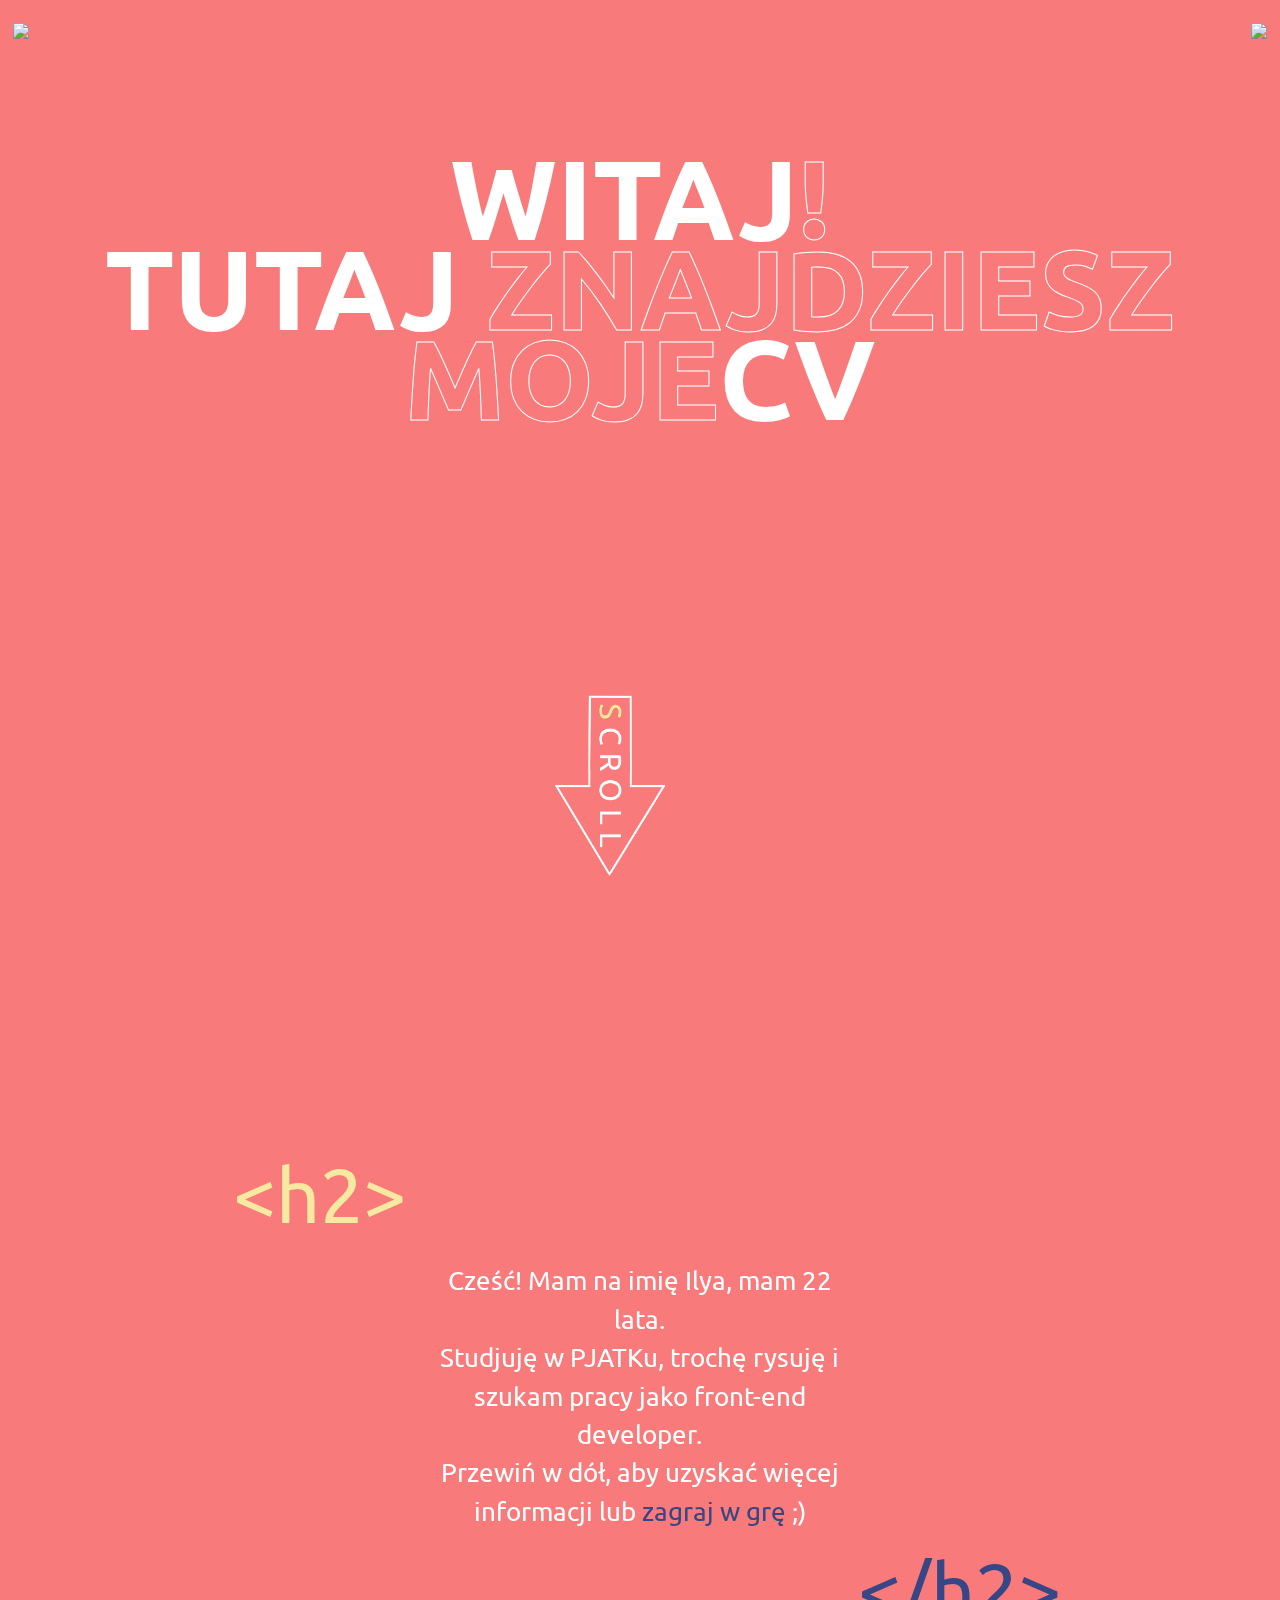
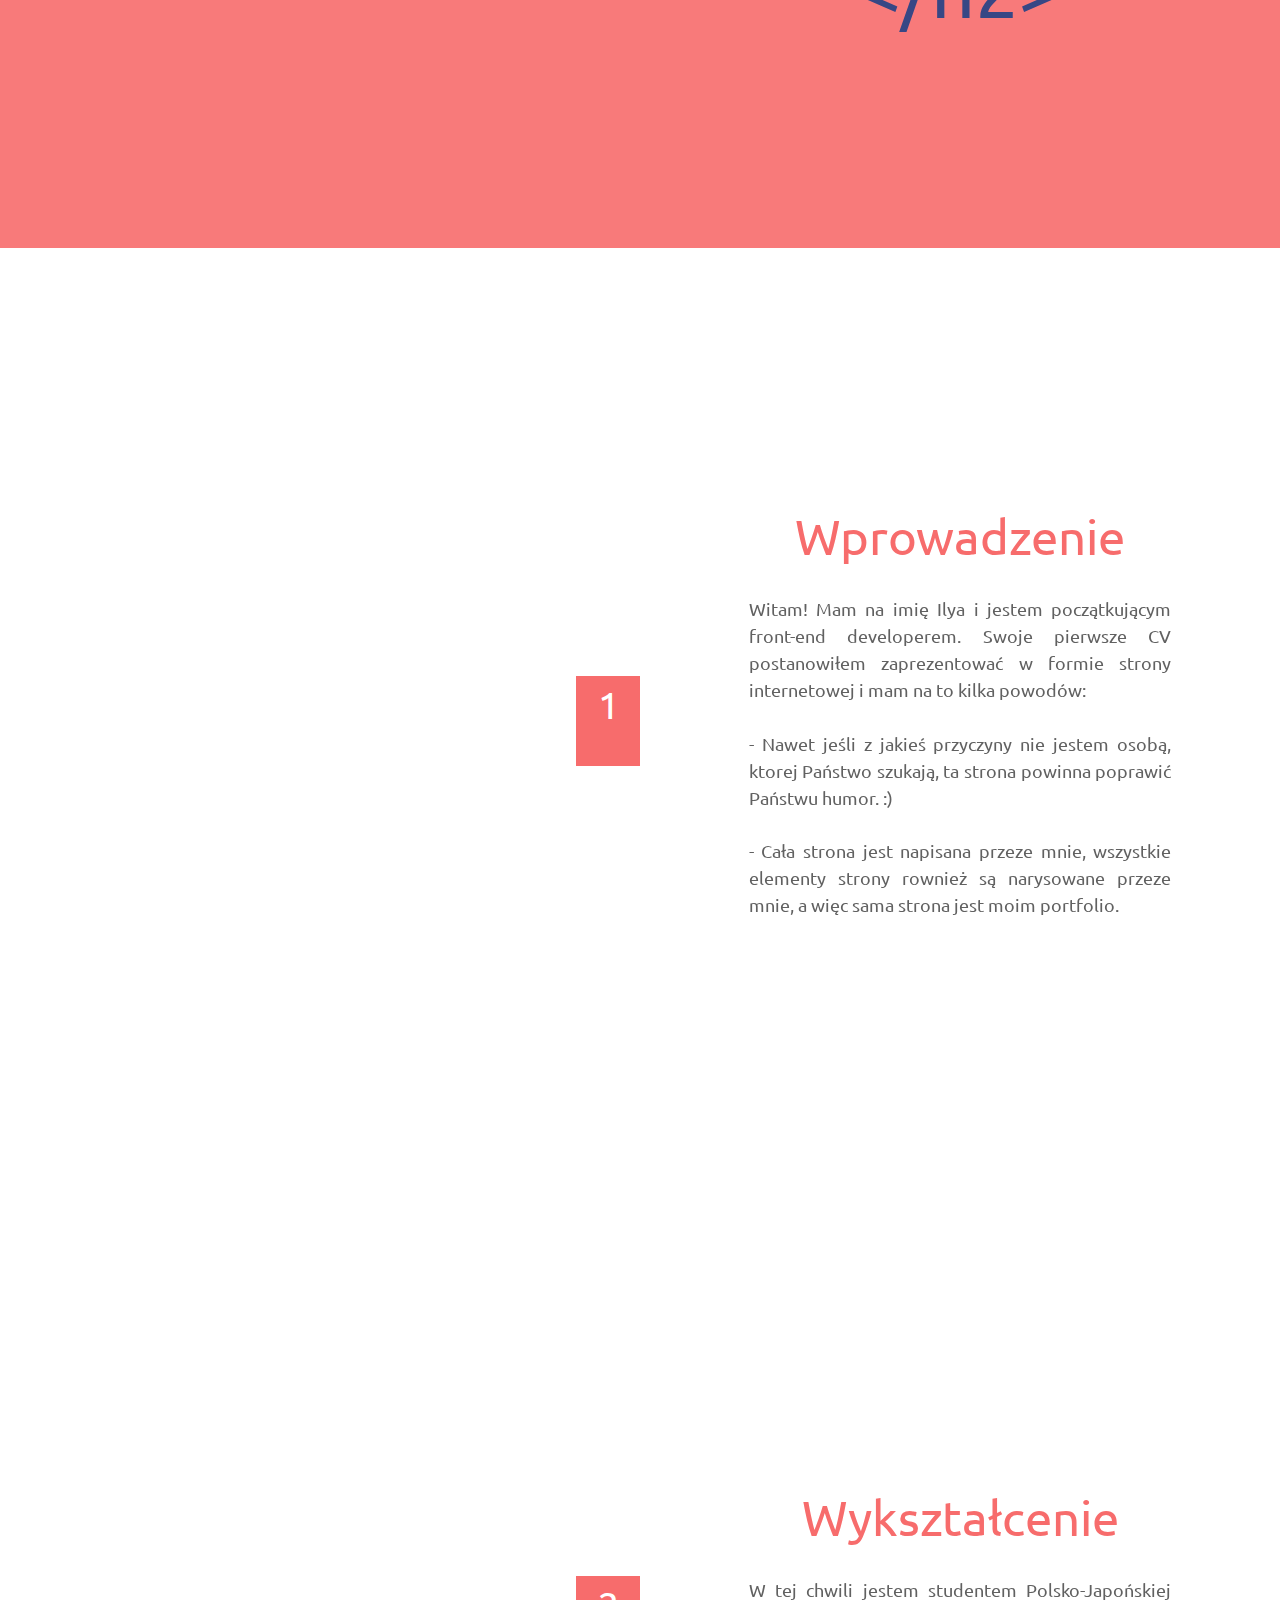
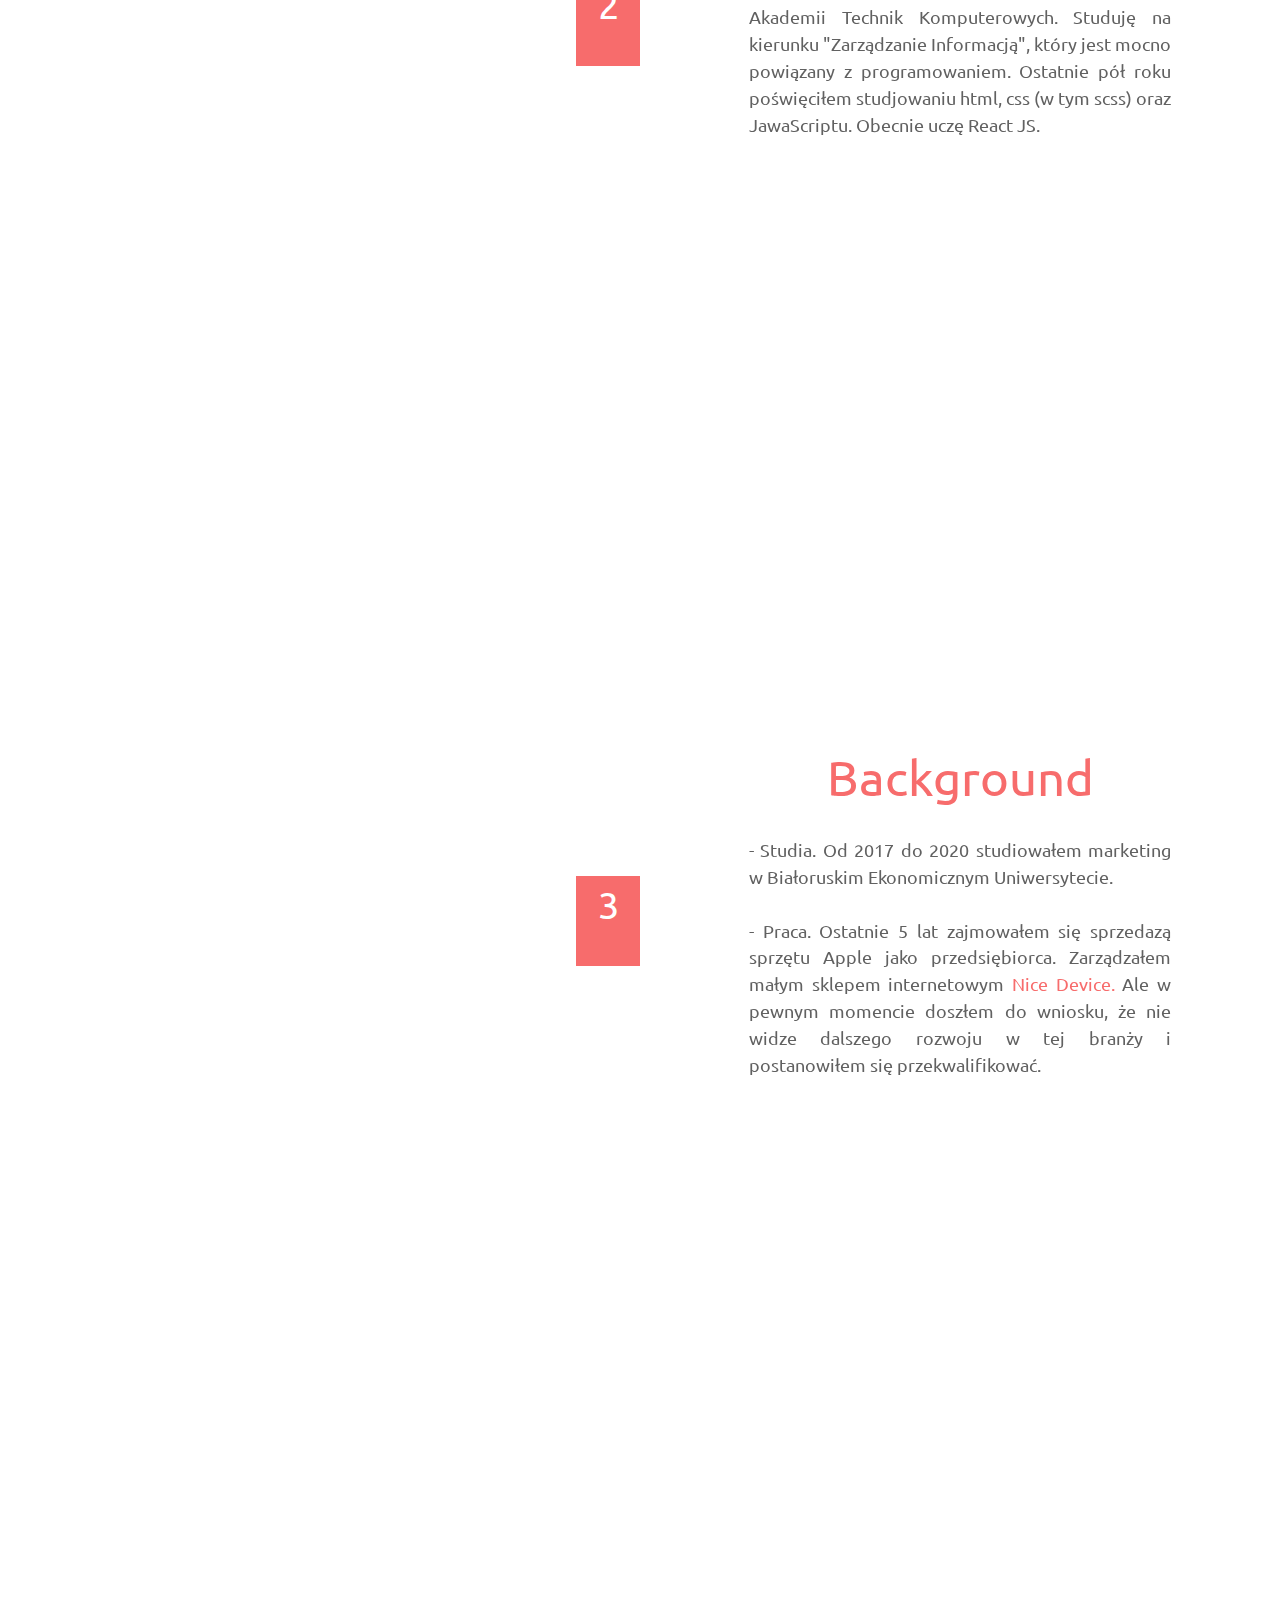
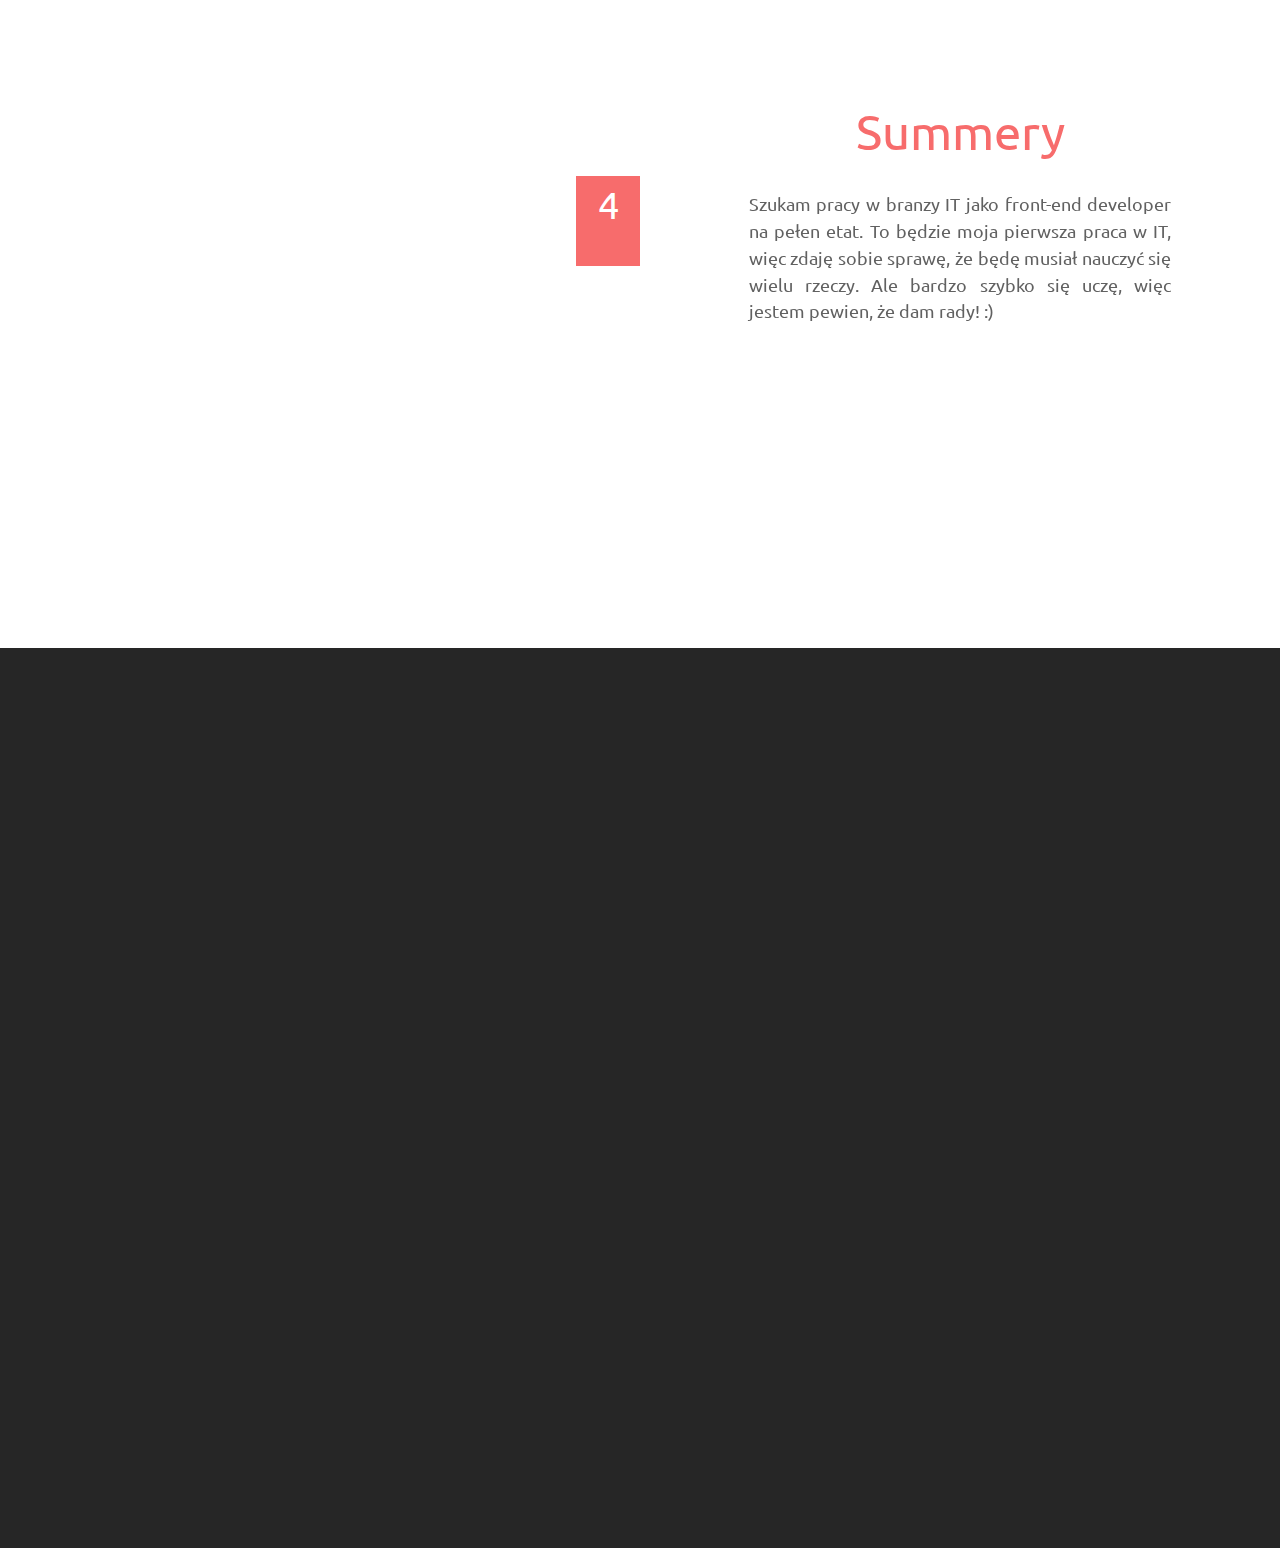
==== index.html @ d1912c7b "Add files via upload" ====
<!doctype html>
<html lang="pl">

<head>
    <meta charset="utf-8">
    <title>Ilya Kukhta</title>
    <meta name="description" content="">
    <link rel="stylesheet" href="style.css" media="screen and (min-aspect-ratio:4/3)">
    <link rel="stylesheet" href="style2.css" media="screen and (max-aspect-ratio:4/3)">
    <meta content=" width=1180" name="viewport" id="viewport">
    <link rel="icon" type="image/x-icon" href="/img/favicon.ico">
    <!-- fonts -->
    <link rel="preconnect" href="https://fonts.googleapis.com">
    <link rel="preconnect" href="https://fonts.gstatic.com" crossorigin>
    <link href="https://fonts.googleapis.com/css2?family=Ubuntu:wght@400;700&display=swap" rel="stylesheet">
</head>

<body>
    <div class="wrapper">
        <!-- content -->
        <nav class="nav">
            <div class="nav__menu">
                <a href="#header"><img src="img/png/home.png" id="home"></a>
                <a href="#nav__fullscreen"><img src="img/png/menu.png" id="menu"></a>
            </div>
            <div class="nav__fullscreen" id="nav__fullscreen">
                <a class="nav__fullscreen_close" href="#nav__menu">X</a>
                <div class="nav__body">
                    <div class="nav__menu-list">
                        <a href="#header">Główna</a> <br>
                        <a href="#footer">Kontakt</a> <br>
                        <a href="game.html">Zagraj w grę!</a> <br>
                    </div>
                    <div class="nav__fullscreen_pic">
                        <img src="img/nav_typing.png" alt="">
                    </div>
                </div>
            </div>
        </nav>
        <header class="header" id="header">
            <div class="header__video">
                <video autoplay muted loop id="background_video">
                    <source src="img/background.mp4" type="video/MP4">
                </video>
            </div>
            <div class="header__main">
                <div class="header__welcome-text">
                    <p id="welc1" class="anim_items">Witaj<span>!</span></p>
                    <p id="welc2" class="anim_items">Tutaj<span> znajdziesz</span></p>
                    <p id="welc3" class="anim_items"><span>Moje</span>CV</p>
                </div>
                <div class="header__scroll">
                    <img id="welc_scroll_img" class="anim_items" src="img/arrow_1.png" alt="">
                </div>
                <div class="header__secondary-text">
                    <p class="header__secondary-text_h2_1">&lth2&gt</p>
                    <p class="header__secondary-text_text">Cześć! Mam na imię Ilya, mam 22 lata. <br> Studjuję w PJATKu,
                        trochę rysuję i szukam pracy jako front-end developer. <br> Przewiń w dół, aby uzyskać więcej
                        informacji lub <a href="game.html">zagraj w grę</a> ;) </p>
                    <p class="header__secondary-text_h2_2">&lt/h2&gt</p>
                </div>
            </div>
        </header>
        <section class="section" id="section">
            <div class="section__left parallax">
                <div class="parallax__one"></div>
                <div class="parallax__two"></div>
                <div class="parallax__three"></div>
                <div class="parallax__four"></div>
            </div>

            <div class="section__center_left">
                <div class="section__center_left-1">1</div>
                <div class="section__center_left-2">2</div>
                <div class="section__center_left-3">3</div>
                <div class="section__center_left-4">4</div>
            </div>
            <div class="section__center_right">
                <div class="section__center_right-1"></div>
                <div class="section__center_right-2"></div>
                <div class="section__center_right-3"></div>
                <div class="section__center_right-4"></div>
            </div>
            <div class="section__center_right_background">
                <div class="section__center_right_background-1"></div>
                <div class="section__center_right_background-2"></div>
                <div class="section__center_right_background-3"></div>
                <div class="section__center_right_background-4"></div>
                <div class="section__center_right_background-5"></div>
            </div>
            <div class="section__right">
                <div class="section__right_one">
                    <h2>Wprowadzenie</h2>
                    <p>Witam! Mam na imię Ilya i jestem początkującym front-end developerem. Swoje pierwsze CV
                        postanowiłem zaprezentować w formie strony internetowej i mam na to kilka powodów: <br><br> -
                        Nawet jeśli z jakieś przyczyny nie jestem osobą, ktorej Państwo szukają, ta strona powinna
                        poprawić Państwu humor. :) <br><br> - Cała strona jest napisana przeze mnie, wszystkie elementy
                        strony rownież są narysowane przeze mnie, a więc sama strona jest moim portfolio.</p>
                </div>
                <div class="img_mobile"><img src="img/pic_1.jpg"></div>
                <div class="section__right_two">
                    <h2>Wykształcenie</h2>
                    <p>W tej chwili jestem studentem Polsko-Japońskiej Akademii Technik Komputerowych. Studuję na
                        kierunku "Zarządzanie Informacją", który jest mocno powiązany z programowaniem. Ostatnie pół
                        roku poświęciłem studjowaniu html, css (w tym scss) oraz JawaScriptu. Obecnie uczę React JS.
                    </p>
                </div>
                <div class="img_mobile"><img src="img/pic_2.jpg"></div>
                <div class="section__right_three">
                    <h2>Background</h2>
                    <p>- Studia. Od 2017 do 2020 studiowałem marketing w Białoruskim Ekonomicznym Uniwersytecie.
                        <br><br> - Praca. Ostatnie 5 lat zajmowałem się sprzedazą sprzętu Apple jako przedsiębiorca.
                        Zarządzałem małym sklepem internetowym <a href="https://www.instagram.com/nicedevice.pl"
                            target="_blank">Nice Device.</a> Ale w pewnym momencie doszłem do wniosku, że nie widze
                        dalszego rozwoju w tej branży i postanowiłem się przekwalifikować.
                    </p>
                </div>
                <div class="img_mobile"><img src="img/pic_3.jpg"></div>
                <div class="section__right_four">
                    <h2>Summery</h2>
                    <p>Szukam pracy w branzy IT jako front-end developer na pełen etat. To będzie moja pierwsza praca w
                        IT,
                        więc zdaję sobie sprawę, że będę musiał nauczyć się wielu rzeczy. Ale bardzo szybko się uczę,
                        więc jestem pewien, że dam rady! :) </p>
                </div>
                <div class="img_mobile"><img src="img/pic_4.jpg"></div>
            </div>
        </section>
        <footer class="footer" id="footer">
            <div class="footer__main">
                <div class="footer__header">
                    <p id="footer__header_1" class="anim_items">Thanks</p>
                    <p id="footer__header_2" class="anim_items"><span>For</span> your</p>
                    <p id="footer__header_3" class="anim_items"><span>Attetion</span></p>
                </div>
                <div class="footer__contacts">
                    <a id="footer__contact_1" class="anim_items" href="tel:+48573922940"><img
                            src="img/png/phone.png"></a>
                    <a id="footer__contact_2" class="anim_items" href="mailto:iliakuhta99@gmail.com"><img
                            src="img/png/mail.png"></a>
                    <a id="footer__contact_3" class="anim_items"
                        href="https://www.facebook.com/profile.php?id=100003984459480" target="_blank"><img
                            src="img/png/facebook.png"></a>
                    <a id="footer__contact_4" class="anim_items" href="https://www.instagram.com/iliakuhta"
                        target="_blank"><img src="img/png/instagram.png"></a>
                </div>
            </div>
        </footer>
    </div>
    <script src="script.js"></script>
</body>
---- style.css ----
* {
  padding: 0;
  margin: 0;
  border: 0;
}

*, *:before, *:after {
  -webkit-box-sizing: border-box;
  box-sizing: border-box;
}

:focus, :active {
  outline: none;
}

a:focus, a:active {
  outline: none;
}

nav, footer, header, aside {
  display: block;
}

html, body {
  height: 100%;
  width: 100%;
  line-height: 1;
  font-size: 1;
  -ms-text-size-adjust: 100%;
  -moz-text-size-adjust: 100%;
  -webkit-text-size-adjust: 100%;
}

input, button, textarea {
  font-family: inherit;
}

input::-ms-clear {
  display: none;
}

button {
  cursor: pointer;
}

button::-moz-focus-inner {
  padding: 0;
  border: 0;
}

a, a:visited {
  text-decoration: none;
}

a:hover {
  text-decoration: none;
}

ul li {
  list-style-type: none;
}

img {
  vertical-align: top;
}

h1, h2, h3, h4, h5, h6 {
  font-size: inherit;
  font-weight: inherit;
}

body {
  font-family: "Ubuntu", sans-serif;
  overflow-x: hidden;
  line-height: 1.5;
}
body h2 {
  font-size: 3.8vw;
  padding: 1.8vw;
}

.nav .nav__menu {
  width: 100vw;
  display: -webkit-box;
  display: -ms-flexbox;
  display: flex;
  -webkit-box-pack: justify;
      -ms-flex-pack: justify;
          justify-content: space-between;
  position: fixed;
  top: 0.8vw;
  z-index: 10;
}
.nav .nav__menu a {
  display: block;
  padding: 1vw;
}
.nav .nav__menu a:hover img {
  -webkit-transform: rotateY(180deg);
          transform: rotateY(180deg);
  -webkit-transition: all 0.6s ease 0s;
  transition: all 0.6s ease 0s;
}
.nav .nav__menu a img {
  width: 4.5vw;
}
.nav .nav__fullscreen {
  position: fixed;
  width: 100vw;
  height: 100vh;
  background-color: #374785;
  top: 0;
  left: 0;
  opacity: 0;
  visibility: hidden;
  -webkit-transition: all 0.6s ease 0s;
  transition: all 0.6s ease 0s;
  z-index: 3;
}
.nav .nav__fullscreen:target {
  visibility: visible;
  opacity: 1;
  -webkit-transform: translate(0px, 0px);
          transform: translate(0px, 0px);
}
.nav .nav__fullscreen:target .nav__menu-list {
  -webkit-transform: translate(0, 0);
          transform: translate(0, 0);
}
.nav .nav__fullscreen:target .nav__body {
  -webkit-transform: translate(0, 0);
          transform: translate(0, 0);
}
.nav .nav__fullscreen:target .nav__fullscreen_pic img {
  -webkit-transform: translate(0, 0);
          transform: translate(0, 0);
}
.nav .nav__fullscreen .nav__body {
  position: relative;
  min-height: 100%;
  padding: 3vw;
  -webkit-transition: all 0.6s ease 0.2s;
  transition: all 0.6s ease 0.2s;
}
.nav .nav__fullscreen .nav__menu-list {
  line-height: 2;
  position: absolute;
  -webkit-transform: translate(0px, -300%);
          transform: translate(0px, -300%);
  -webkit-transition: all 0.6s ease 0s;
  transition: all 0.6s ease 0s;
}
.nav .nav__fullscreen .nav__menu-list a {
  color: #fff;
  font-size: 4.5vw;
  text-transform: uppercase;
  -webkit-transition: all 0.2s ease 0s;
  transition: all 0.2s ease 0s;
}
.nav .nav__fullscreen .nav__menu-list a:hover {
  color: #f8e9a1;
  font-size: 5vw;
}
.nav .nav__fullscreen .nav__fullscreen_pic img {
  position: absolute;
  max-width: 32vw;
  -webkit-transform: translate(0px, 300%);
          transform: translate(0px, 300%);
  -webkit-transition: all 0.6s ease 0s;
  transition: all 0.6s ease 0s;
}
.nav .nav__fullscreen .nav__fullscreen_close {
  position: absolute;
  top: 15vh;
  right: 10vw;
  font-size: 5vw;
  text-decoration: none;
  color: #fff;
  z-index: 1;
  -webkit-transition: all 0.2s ease 0s;
  transition: all 0.2s ease 0s;
}
.nav .nav__fullscreen .nav__fullscreen_close:hover {
  -webkit-transform: rotateY(180deg);
          transform: rotateY(180deg);
  -webkit-transition: all 0.6s ease 0s;
  transition: all 0.6s ease 0s;
}

.header {
  background-color: rgba(247, 108, 108, 0.9);
  padding-bottom: 6vh;
  color: #fff;
}
.header #background_video {
  position: fixed;
  left: 0;
  top: 0;
  background-size: cover;
  overflow: hidden;
  z-index: -1;
}
.header .header__main .header__welcome-text {
  color: #fff;
  font-size: 8.8vw;
  font-weight: bold;
  text-align: center;
  padding: 17vh 5vw 0px 5vw;
  text-transform: uppercase;
  line-height: 0.8;
}
.header .header__main .header__welcome-text #welc1 {
  -webkit-transform: translate(300%, 0);
          transform: translate(300%, 0);
  opacity: 0;
  -webkit-transition: all 0.6s ease 0s;
  transition: all 0.6s ease 0s;
}
.header .header__main .header__welcome-text #welc2 {
  -webkit-transform: translate(-300%, 0);
          transform: translate(-300%, 0);
  opacity: 0;
  -webkit-transition: all 0.6s ease 0s;
  transition: all 0.6s ease 0s;
}
.header .header__main .header__welcome-text #welc3 {
  -webkit-transform: translate(300%, 0);
          transform: translate(300%, 0);
  opacity: 0;
  -webkit-transition: all 0.6s ease 0s;
  transition: all 0.6s ease 0s;
}
.header .header__main .header__welcome-text #welc1.active,
.header .header__main .header__welcome-text #welc2.active,
.header .header__main .header__welcome-text #welc3.active {
  opacity: 1;
  -webkit-transform: translate(0, 0);
          transform: translate(0, 0);
}
.header .header__main .header__welcome-text span {
  color: transparent;
  -webkit-text-stroke: 1px #Fff;
  text-stroke: 1px #Fff;
}
.header .header__main #welc_scroll_img {
  max-width: 300px;
  height: 300px;
  -webkit-transition: all 0.6s ease 0s;
  transition: all 0.6s ease 0s;
  display: block;
  position: absolute;
  -webkit-transform: translate(-500%, 0);
          transform: translate(-500%, 0);
  opacity: 0;
  transition: all 0.6s ease 0s;
}
.header .header__main #welc_scroll_img.active {
  opacity: 1;
  -webkit-transform: translate(0, 0);
          transform: translate(0, 0);
}
.header .header__main .header__secondary-text {
  font-size: 2vw;
  text-align: center;
  display: -ms-grid;
  display: grid;
  -ms-grid-columns: 2fr 2fr 4fr 2fr 2fr;
  grid-template-columns: 2fr 2fr 4fr 2fr 2fr;
  -ms-grid-rows: 2fr 3fr 2fr;
  grid-template-rows: 2fr 3fr 2fr;
  justify-items: center;
}
.header .header__main .header__secondary-text > *:nth-child(1) {
  -ms-grid-row: 1;
  -ms-grid-column: 1;
}
.header .header__main .header__secondary-text > *:nth-child(2) {
  -ms-grid-row: 1;
  -ms-grid-column: 2;
}
.header .header__main .header__secondary-text > *:nth-child(3) {
  -ms-grid-row: 1;
  -ms-grid-column: 3;
}
.header .header__main .header__secondary-text > *:nth-child(4) {
  -ms-grid-row: 1;
  -ms-grid-column: 4;
}
.header .header__main .header__secondary-text > *:nth-child(5) {
  -ms-grid-row: 1;
  -ms-grid-column: 5;
}
.header .header__main .header__secondary-text > *:nth-child(6) {
  -ms-grid-row: 2;
  -ms-grid-column: 1;
}
.header .header__main .header__secondary-text > *:nth-child(7) {
  -ms-grid-row: 2;
  -ms-grid-column: 2;
}
.header .header__main .header__secondary-text > *:nth-child(8) {
  -ms-grid-row: 2;
  -ms-grid-column: 3;
}
.header .header__main .header__secondary-text > *:nth-child(9) {
  -ms-grid-row: 2;
  -ms-grid-column: 4;
}
.header .header__main .header__secondary-text > *:nth-child(10) {
  -ms-grid-row: 2;
  -ms-grid-column: 5;
}
.header .header__main .header__secondary-text > *:nth-child(11) {
  -ms-grid-row: 3;
  -ms-grid-column: 1;
}
.header .header__main .header__secondary-text > *:nth-child(12) {
  -ms-grid-row: 3;
  -ms-grid-column: 2;
}
.header .header__main .header__secondary-text > *:nth-child(13) {
  -ms-grid-row: 3;
  -ms-grid-column: 3;
}
.header .header__main .header__secondary-text > *:nth-child(14) {
  -ms-grid-row: 3;
  -ms-grid-column: 4;
}
.header .header__main .header__secondary-text > *:nth-child(15) {
  -ms-grid-row: 3;
  -ms-grid-column: 5;
}
.header .header__main .header__secondary-text .header__secondary-text_text {
  -ms-grid-column: 3;
  grid-column: 3;
  -ms-grid-row: 2;
  grid-row: 2;
  text-align: center;
  padding-top: 14vh;
}
.header .header__main .header__secondary-text .header__secondary-text_text a {
  color: #374785;
}
.header .header__main .header__secondary-text .header__secondary-text_text a:hover {
  text-decoration: underline;
}
.header .header__main .header__secondary-text .header__secondary-text_h2_1 {
  -ms-grid-row: 2;
  grid-row: 2;
  -ms-grid-column: 2;
  grid-column: 2;
  font-size: 6vw;
  color: #f8e9a1;
}
.header .header__main .header__secondary-text .header__secondary-text_h2_2 {
  -ms-grid-row: 3;
  grid-row: 3;
  -ms-grid-column: 4;
  grid-column: 4;
  font-size: 6vw;
  color: #374785;
}

.section {
  display: -ms-grid;
  display: grid;
  -ms-grid-columns: 1fr 1fr;
  grid-template-columns: 1fr 1fr;
  z-index: 1;
  background-color: #Fff;
}
.section .img_mobile {
  display: none;
}
.section .section__left {
  -ms-grid-column: 1;
  grid-column: 1;
}
.section .section__center_left {
  position: absolute;
  color: #fff;
  font-size: 3vw;
  text-align: center;
}
.section .section__center_left .section__center_left-1 {
  position: absolute;
  width: 5vw;
  height: 10vh;
  background-color: #f76c6c;
  top: 47.5vh;
  left: 45vw;
  z-index: 1;
}
.section .section__center_left .section__center_left-2 {
  position: absolute;
  width: 5vw;
  height: 10vh;
  background-color: #f76c6c;
  top: 147.5vh;
  left: 45vw;
  z-index: 1;
}
.section .section__center_left .section__center_left-3 {
  position: absolute;
  width: 5vw;
  height: 10vh;
  background-color: #f76c6c;
  top: 247.5vh;
  left: 45vw;
  z-index: 1;
}
.section .section__center_left .section__center_left-4 {
  position: absolute;
  width: 5vw;
  height: 10vh;
  background-color: #f76c6c;
  top: 347.5vh;
  left: 45vw;
  z-index: 1;
}
.section .section__center_right {
  position: absolute;
}
.section .section__center_right .section__center_right-1 {
  position: absolute;
  width: 5vw;
  height: 100vh;
  background-image: url("img/pic_1.jpg");
  background-attachment: fixed;
  background-position: top left;
  background-size: auto 100vw;
  background-repeat: no-repeat;
  top: 0vh;
  left: 50vw;
  z-index: 1;
}
.section .section__center_right .section__center_right-2 {
  position: absolute;
  width: 5vw;
  height: 100vh;
  background-image: url("img/pic_2.jpg");
  background-attachment: fixed;
  background-position: top left;
  background-size: auto 100vw;
  background-repeat: no-repeat;
  top: 100vh;
  left: 50vw;
  z-index: 1;
}
.section .section__center_right .section__center_right-3 {
  position: absolute;
  width: 5vw;
  height: 100vh;
  background-image: url("img/pic_3.jpg");
  background-attachment: fixed;
  background-position: top left;
  background-size: auto 100vw;
  background-repeat: no-repeat;
  top: 200vh;
  left: 50vw;
  z-index: 1;
}
.section .section__center_right .section__center_right-4 {
  position: absolute;
  width: 5vw;
  height: 100vh;
  background-image: url("img/pic_4.jpg");
  background-attachment: fixed;
  background-position: top left;
  background-size: auto 100vw;
  background-repeat: no-repeat;
  top: 300vh;
  left: 50vw;
  z-index: 1;
}
.section .section__center_right_background {
  position: absolute;
}
.section .section__center_right_background .section__center_right_background-1 {
  position: absolute;
  top: 0px;
  left: 50vw;
  width: 5vw;
  height: 47.5vh;
  background-color: #fff;
  z-index: 2;
}
.section .section__center_right_background .section__center_right_background-2 {
  position: absolute;
  top: 57.5vh;
  left: 50vw;
  width: 5vw;
  height: 90vh;
  background-color: #fff;
  z-index: 2;
}
.section .section__center_right_background .section__center_right_background-3 {
  position: absolute;
  top: 157.5vh;
  left: 50vw;
  width: 5vw;
  height: 90vh;
  background-color: #fff;
  z-index: 2;
}
.section .section__center_right_background .section__center_right_background-4 {
  position: absolute;
  top: 257.5vh;
  left: 50vw;
  width: 5vw;
  height: 90vh;
  background-color: #fff;
  z-index: 2;
}
.section .section__center_right_background .section__center_right_background-5 {
  position: absolute;
  top: 357.5vh;
  left: 50vw;
  width: 5vw;
  height: 42.5vh;
  background-color: #fff;
  z-index: 2;
}
.section .section__right {
  position: relative;
  font-size: 1.4vw;
  text-align: center;
}
.section .section__right h2 {
  color: #f76c6c;
}
.section .section__right p {
  color: #616161;
  text-align: justify;
}
.section .section__right .section__right_one {
  position: absolute;
  left: 0;
  top: 100vh;
  padding: 9vh 8.5vw;
}
.section .section__right .section__right_two {
  position: absolute;
  left: 0;
  padding: 9vh 8.5vw;
}
.section .section__right .section__right_three {
  position: absolute;
  top: 200vh;
  left: 0;
  padding: 9vh 8.5vw;
}
.section .section__right .section__right_three a {
  color: #f76c6c;
}
.section .section__right .section__right_three a:hover {
  color: #374785;
}
.section .section__right .section__right_four {
  position: absolute;
  top: 300vh;
  left: 0;
  padding: 9vh 8.5vw;
}
.section .parallax [class*=parallax__] {
  position: relative;
  height: 100vh;
  background-attachment: fixed;
  background-position: top left;
  background-size: auto 100vw;
  background-repeat: no-repeat;
  left: 0;
}
.section .parallax .parallax__one {
  background-image: url(img/pic_1.jpg);
  background-size: 50vw;
}
.section .parallax .parallax__two {
  background-image: url(img/pic_2.jpg);
  background-size: 50vw;
}
.section .parallax .parallax__three {
  background-image: url(img/pic_3.jpg);
  background-size: 50vw;
}
.section .parallax .parallax__four {
  background-image: url(img/pic_4.jpg);
  background-size: 50vw;
}

.footer {
  background-color: rgba(0, 0, 0, 0.85);
  padding-bottom: 3vh;
  color: #fff;
  min-height: 100vh;
  min-width: 100%;
  position: absolute;
}
.footer .footer__header {
  font-size: 8.8vw;
  font-weight: bold;
  text-align: center;
  padding: 7vw;
  text-transform: uppercase;
  line-height: 0.8;
}
.footer .footer__header #footer__header_1 {
  -webkit-transform: translate(300%, 0);
          transform: translate(300%, 0);
  opacity: 0;
  -webkit-transition: all 0.6s ease 0s;
  transition: all 0.6s ease 0s;
}
.footer .footer__header #footer__header_2 {
  -webkit-transform: translate(-300%, 0);
          transform: translate(-300%, 0);
  opacity: 0;
  -webkit-transition: all 0.6s ease 0s;
  transition: all 0.6s ease 0s;
}
.footer .footer__header #footer__header_3 {
  -webkit-transform: translate(300%, 0);
          transform: translate(300%, 0);
  opacity: 0;
  -webkit-transition: all 0.6s ease 0s;
  transition: all 0.6s ease 0s;
}
.footer .footer__header #footer__header_1.active,
.footer .footer__header #footer__header_2.active,
.footer .footer__header #footer__header_3.active {
  opacity: 1;
  -webkit-transform: translate(0, 0);
          transform: translate(0, 0);
}
.footer .footer__header span {
  color: transparent;
  -webkit-text-stroke: 1px #fff;
  text-stroke: 1px #fff;
}
.footer .footer__contacts {
  display: -webkit-box;
  display: -ms-flexbox;
  display: flex;
  width: 100%;
  -ms-flex-pack: distribute;
      justify-content: space-around;
  position: absolute;
  bottom: 4vh;
}
.footer .footer__contacts #footer__contact_1 {
  -webkit-transform: translate(0, -100%);
          transform: translate(0, -100%);
  opacity: 0;
  -webkit-transition: all 0.2s ease 0.2s;
  transition: all 0.2s ease 0.2s;
}
.footer .footer__contacts #footer__contact_2 {
  -webkit-transform: translate(0, -140%);
          transform: translate(0, -140%);
  opacity: 0;
  -webkit-transition: all 0.2s ease 0.3s;
  transition: all 0.2s ease 0.3s;
}
.footer .footer__contacts #footer__contact_3 {
  -webkit-transform: translate(0, -180%);
          transform: translate(0, -180%);
  opacity: 0;
  -webkit-transition: all 0.2s ease 0.4s;
  transition: all 0.2s ease 0.4s;
}
.footer .footer__contacts #footer__contact_4 {
  -webkit-transform: translate(0, -220%);
          transform: translate(0, -220%);
  opacity: 0;
  -webkit-transition: all 0.2s ease 0.5s;
  transition: all 0.2s ease 0.5s;
}
.footer .footer__contacts #footer__contact_1.active,
.footer .footer__contacts #footer__contact_2.active,
.footer .footer__contacts #footer__contact_3.active,
.footer .footer__contacts #footer__contact_4.active {
  opacity: 1;
  -webkit-transform: translate(0, 0);
          transform: translate(0, 0);
}
.footer .footer__contacts a:hover img {
  -webkit-transform: rotateY(180deg);
          transform: rotateY(180deg);
  -webkit-transition: all 0.6s ease 0s;
  transition: all 0.6s ease 0s;
}
.footer .footer__contacts img {
  height: 9vh;
}
---- style2.css ----
* {
  padding: 0;
  margin: 0;
  border: 0;
}

*, *:before, *:after {
  -webkit-box-sizing: border-box;
  box-sizing: border-box;
}

:focus, :active {
  outline: none;
}

a:focus, a:active {
  outline: none;
}

nav, footer, header, aside {
  display: block;
}

html, body {
  height: 100%;
  width: 100%;
  line-height: 1;
  font-size: 1;
  -ms-text-size-adjust: 100%;
  -moz-text-size-adjust: 100%;
  -webkit-text-size-adjust: 100%;
}

input, button, textarea {
  font-family: inherit;
}

input::-ms-clear {
  display: none;
}

button {
  cursor: pointer;
}

button::-moz-focus-inner {
  padding: 0;
  border: 0;
}

a, a:visited {
  text-decoration: none;
}

a:hover {
  text-decoration: none;
}

ul li {
  list-style-type: none;
}

img {
  vertical-align: top;
}

h1, h2, h3, h4, h5, h6 {
  font-size: inherit;
  font-weight: inherit;
}

body {
  font-family: "Ubuntu", sans-serif;
  overflow-x: hidden;
  line-height: 1.5;
}
body h2 {
  font-size: 6vw;
  padding: 1.8vw;
}

.nav .nav__menu {
  width: 100vw;
  display: -webkit-box;
  display: -ms-flexbox;
  display: flex;
  -webkit-box-pack: justify;
      -ms-flex-pack: justify;
          justify-content: space-between;
  position: fixed;
  top: 0.8vw;
  z-index: 10;
}
.nav .nav__menu a {
  display: block;
  padding: 1vw;
}
.nav .nav__menu a:hover img {
  -webkit-transform: rotateY(180deg);
          transform: rotateY(180deg);
  -webkit-transition: all 0.6s ease 0s;
  transition: all 0.6s ease 0s;
}
.nav .nav__menu a img {
  width: 7vw;
}
.nav .nav__fullscreen {
  position: fixed;
  width: 100vw;
  height: 100vh;
  background-color: #374785;
  top: 0;
  left: 0;
  opacity: 0;
  visibility: hidden;
  -webkit-transition: all 0.6s ease 0s;
  transition: all 0.6s ease 0s;
  z-index: 3;
}
.nav .nav__fullscreen:target {
  visibility: visible;
  opacity: 1;
  -webkit-transform: translate(0px, 0px);
          transform: translate(0px, 0px);
}
.nav .nav__fullscreen:target .nav__menu-list {
  -webkit-transform: translate(0, 0);
          transform: translate(0, 0);
}
.nav .nav__fullscreen:target .nav__body {
  -webkit-transform: translate(0, 0);
          transform: translate(0, 0);
}
.nav .nav__fullscreen:target .nav__fullscreen_pic img {
  -webkit-transform: translate(0, 0);
          transform: translate(0, 0);
}
.nav .nav__fullscreen .nav__body {
  position: relative;
  min-height: 100%;
  padding: 3vw;
  -webkit-transition: all 0.6s ease 0.2s;
  transition: all 0.6s ease 0.2s;
}
.nav .nav__fullscreen .nav__menu-list {
  line-height: 2;
  position: absolute;
  -webkit-transform: translate(0px, -300%);
          transform: translate(0px, -300%);
  -webkit-transition: all 0.6s ease 0s;
  transition: all 0.6s ease 0s;
}
.nav .nav__fullscreen .nav__menu-list a {
  color: #fff;
  font-size: 4.5vw;
  text-transform: uppercase;
  -webkit-transition: all 0.2s ease 0s;
  transition: all 0.2s ease 0s;
}
.nav .nav__fullscreen .nav__menu-list a:hover {
  color: #f8e9a1;
  font-size: 5vw;
}
.nav .nav__fullscreen .nav__fullscreen_pic img {
  position: absolute;
  max-width: 32vw;
  -webkit-transform: translate(0px, 300%);
          transform: translate(0px, 300%);
  -webkit-transition: all 0.6s ease 0s;
  transition: all 0.6s ease 0s;
}
.nav .nav__fullscreen .nav__fullscreen_close {
  position: absolute;
  top: 15vh;
  right: 10vw;
  font-size: 5vw;
  text-decoration: none;
  color: #fff;
  z-index: 1;
  -webkit-transition: all 0.2s ease 0s;
  transition: all 0.2s ease 0s;
}
.nav .nav__fullscreen .nav__fullscreen_close:hover {
  -webkit-transform: rotateY(180deg);
          transform: rotateY(180deg);
  -webkit-transition: all 0.6s ease 0s;
  transition: all 0.6s ease 0s;
}

.header {
  background-color: rgba(247, 108, 108, 0.9);
  padding-bottom: 6vh;
  color: #fff;
}
.header #background_video {
  position: fixed;
  left: 0;
  top: 0;
  background-size: cover;
  overflow: hidden;
  z-index: -1;
}
.header .header__main .header__welcome-text {
  color: #fff;
  font-size: 8.8vw;
  font-weight: bold;
  text-align: center;
  padding: 25vh 5vw 0px 5vw;
  text-transform: uppercase;
  line-height: 0.8;
}
.header .header__main .header__welcome-text #welc1 {
  -webkit-transform: translate(300%, 0);
          transform: translate(300%, 0);
  opacity: 0;
  -webkit-transition: all 0.6s ease 0s;
  transition: all 0.6s ease 0s;
}
.header .header__main .header__welcome-text #welc2 {
  -webkit-transform: translate(-300%, 0);
          transform: translate(-300%, 0);
  opacity: 0;
  -webkit-transition: all 0.6s ease 0s;
  transition: all 0.6s ease 0s;
}
.header .header__main .header__welcome-text #welc3 {
  -webkit-transform: translate(300%, 0);
          transform: translate(300%, 0);
  opacity: 0;
  -webkit-transition: all 0.6s ease 0s;
  transition: all 0.6s ease 0s;
}
.header .header__main .header__welcome-text #welc1.active,
.header .header__main .header__welcome-text #welc2.active,
.header .header__main .header__welcome-text #welc3.active {
  opacity: 1;
  -webkit-transform: translate(0, 0);
          transform: translate(0, 0);
}
.header .header__main .header__welcome-text span {
  color: transparent;
  -webkit-text-stroke: 1px #Fff;
  text-stroke: 1px #Fff;
}
.header .header__main #welc_scroll_img {
  max-width: 300px;
  height: 300px;
  -webkit-transition: all 0.6s ease 0s;
  transition: all 0.6s ease 0s;
  display: block;
  position: absolute;
  -webkit-transform: translate(-500%, 0);
          transform: translate(-500%, 0);
  opacity: 0;
  transition: all 0.6s ease 0s;
}
.header .header__main #welc_scroll_img.active {
  opacity: 1;
  -webkit-transform: translate(0, 0);
          transform: translate(0, 0);
}
.header .header__main .header__secondary-text {
  font-size: 3vw;
  text-align: center;
  display: -ms-grid;
  display: grid;
  -ms-grid-columns: 2fr 2fr 6fr 2fr 2fr;
  grid-template-columns: 2fr 2fr 6fr 2fr 2fr;
  -ms-grid-rows: 2fr 3fr 2fr;
  grid-template-rows: 2fr 3fr 2fr;
  justify-items: center;
}
.header .header__main .header__secondary-text > *:nth-child(1) {
  -ms-grid-row: 1;
  -ms-grid-column: 1;
}
.header .header__main .header__secondary-text > *:nth-child(2) {
  -ms-grid-row: 1;
  -ms-grid-column: 2;
}
.header .header__main .header__secondary-text > *:nth-child(3) {
  -ms-grid-row: 1;
  -ms-grid-column: 3;
}
.header .header__main .header__secondary-text > *:nth-child(4) {
  -ms-grid-row: 1;
  -ms-grid-column: 4;
}
.header .header__main .header__secondary-text > *:nth-child(5) {
  -ms-grid-row: 1;
  -ms-grid-column: 5;
}
.header .header__main .header__secondary-text > *:nth-child(6) {
  -ms-grid-row: 2;
  -ms-grid-column: 1;
}
.header .header__main .header__secondary-text > *:nth-child(7) {
  -ms-grid-row: 2;
  -ms-grid-column: 2;
}
.header .header__main .header__secondary-text > *:nth-child(8) {
  -ms-grid-row: 2;
  -ms-grid-column: 3;
}
.header .header__main .header__secondary-text > *:nth-child(9) {
  -ms-grid-row: 2;
  -ms-grid-column: 4;
}
.header .header__main .header__secondary-text > *:nth-child(10) {
  -ms-grid-row: 2;
  -ms-grid-column: 5;
}
.header .header__main .header__secondary-text > *:nth-child(11) {
  -ms-grid-row: 3;
  -ms-grid-column: 1;
}
.header .header__main .header__secondary-text > *:nth-child(12) {
  -ms-grid-row: 3;
  -ms-grid-column: 2;
}
.header .header__main .header__secondary-text > *:nth-child(13) {
  -ms-grid-row: 3;
  -ms-grid-column: 3;
}
.header .header__main .header__secondary-text > *:nth-child(14) {
  -ms-grid-row: 3;
  -ms-grid-column: 4;
}
.header .header__main .header__secondary-text > *:nth-child(15) {
  -ms-grid-row: 3;
  -ms-grid-column: 5;
}
.header .header__main .header__secondary-text .header__secondary-text_text {
  -ms-grid-column: 3;
  grid-column: 3;
  -ms-grid-row: 2;
  grid-row: 2;
  text-align: center;
  padding-top: 14vh;
}
.header .header__main .header__secondary-text .header__secondary-text_text a {
  color: #374785;
}
.header .header__main .header__secondary-text .header__secondary-text_text a:hover {
  text-decoration: underline;
}
.header .header__main .header__secondary-text .header__secondary-text_h2_1 {
  -ms-grid-row: 2;
  grid-row: 2;
  -ms-grid-column: 2;
  grid-column: 2;
  font-size: 6vw;
  color: #f8e9a1;
}
.header .header__main .header__secondary-text .header__secondary-text_h2_2 {
  -ms-grid-row: 3;
  grid-row: 3;
  -ms-grid-column: 4;
  grid-column: 4;
  font-size: 6vw;
  color: #374785;
}

.section {
  z-index: 1;
  background-color: #Fff;
}
.section .section__center_left {
  display: none;
}
.section .section__center_right {
  display: none;
}
.section .section__center_right_background {
  display: none;
}
.section .section__right {
  font-size: 2.8vw;
  text-align: center;
}
.section .section__right h2 {
  color: #f76c6c;
}
.section .section__right p {
  color: #616161;
  text-align: justify;
}
.section .section__right .img_mobile {
  height: 100vh;
  width: 100vw;
}
.section .section__right .img_mobile img {
  max-height: 100vh;
  width: 100vw;
  -o-object-fit: cover;
     object-fit: cover;
}
.section .section__right .section__right_one {
  height: 100vh;
  padding: 9vh 8.5vw;
  display: -ms-grid;
  display: grid;
  -webkit-box-align: center;
      -ms-flex-align: center;
          align-items: center;
}
.section .section__right .section__right_two {
  display: -ms-grid;
  display: grid;
  -webkit-box-align: center;
      -ms-flex-align: center;
          align-items: center;
  height: 100vh;
  padding: 9vh 8.5vw;
}
.section .section__right .section__right_three {
  display: -ms-grid;
  display: grid;
  -webkit-box-align: center;
      -ms-flex-align: center;
          align-items: center;
  height: 100vh;
  padding: 9vh 8.5vw;
}
.section .section__right .section__right_three a {
  color: #f76c6c;
}
.section .section__right .section__right_three a:hover {
  color: #374785;
}
.section .section__right .section__right_four {
  display: -ms-grid;
  display: grid;
  -webkit-box-align: center;
      -ms-flex-align: center;
          align-items: center;
  height: 100vh;
  padding: 9vh 8.5vw;
}

.footer {
  background-color: rgba(0, 0, 0, 0.85);
  padding-bottom: 3vh;
  color: #fff;
  min-height: 100vh;
  min-width: 100%;
  position: absolute;
}
.footer .footer__header {
  font-size: 8.8vw;
  font-weight: bold;
  text-align: center;
  padding: 7vw;
  text-transform: uppercase;
  line-height: 0.8;
}
.footer .footer__header #footer__header_1 {
  -webkit-transform: translate(300%, 0);
          transform: translate(300%, 0);
  opacity: 0;
  -webkit-transition: all 0.6s ease 0s;
  transition: all 0.6s ease 0s;
}
.footer .footer__header #footer__header_2 {
  -webkit-transform: translate(-300%, 0);
          transform: translate(-300%, 0);
  opacity: 0;
  -webkit-transition: all 0.6s ease 0s;
  transition: all 0.6s ease 0s;
}
.footer .footer__header #footer__header_3 {
  -webkit-transform: translate(300%, 0);
          transform: translate(300%, 0);
  opacity: 0;
  -webkit-transition: all 0.6s ease 0s;
  transition: all 0.6s ease 0s;
}
.footer .footer__header #footer__header_1.active,
.footer .footer__header #footer__header_2.active,
.footer .footer__header #footer__header_3.active {
  opacity: 1;
  -webkit-transform: translate(0, 0);
          transform: translate(0, 0);
}
.footer .footer__header span {
  color: transparent;
  -webkit-text-stroke: 1px #fff;
  text-stroke: 1px #fff;
}
.footer .footer__contacts {
  display: -webkit-box;
  display: -ms-flexbox;
  display: flex;
  width: 100%;
  -ms-flex-pack: distribute;
      justify-content: space-around;
  position: absolute;
  bottom: 4vh;
}
.footer .footer__contacts #footer__contact_1 {
  -webkit-transform: translate(0, -100%);
          transform: translate(0, -100%);
  opacity: 0;
  -webkit-transition: all 0.2s ease 0.2s;
  transition: all 0.2s ease 0.2s;
}
.footer .footer__contacts #footer__contact_2 {
  -webkit-transform: translate(0, -140%);
          transform: translate(0, -140%);
  opacity: 0;
  -webkit-transition: all 0.2s ease 0.3s;
  transition: all 0.2s ease 0.3s;
}
.footer .footer__contacts #footer__contact_3 {
  -webkit-transform: translate(0, -180%);
          transform: translate(0, -180%);
  opacity: 0;
  -webkit-transition: all 0.2s ease 0.4s;
  transition: all 0.2s ease 0.4s;
}
.footer .footer__contacts #footer__contact_4 {
  -webkit-transform: translate(0, -220%);
          transform: translate(0, -220%);
  opacity: 0;
  -webkit-transition: all 0.2s ease 0.5s;
  transition: all 0.2s ease 0.5s;
}
.footer .footer__contacts #footer__contact_1.active,
.footer .footer__contacts #footer__contact_2.active,
.footer .footer__contacts #footer__contact_3.active,
.footer .footer__contacts #footer__contact_4.active {
  opacity: 1;
  -webkit-transform: translate(0, 0);
          transform: translate(0, 0);
}
.footer .footer__contacts a:hover img {
  -webkit-transform: rotateY(180deg);
          transform: rotateY(180deg);
  -webkit-transition: all 0.6s ease 0s;
  transition: all 0.6s ease 0s;
}
.footer .footer__contacts img {
  height: 9vh;
}
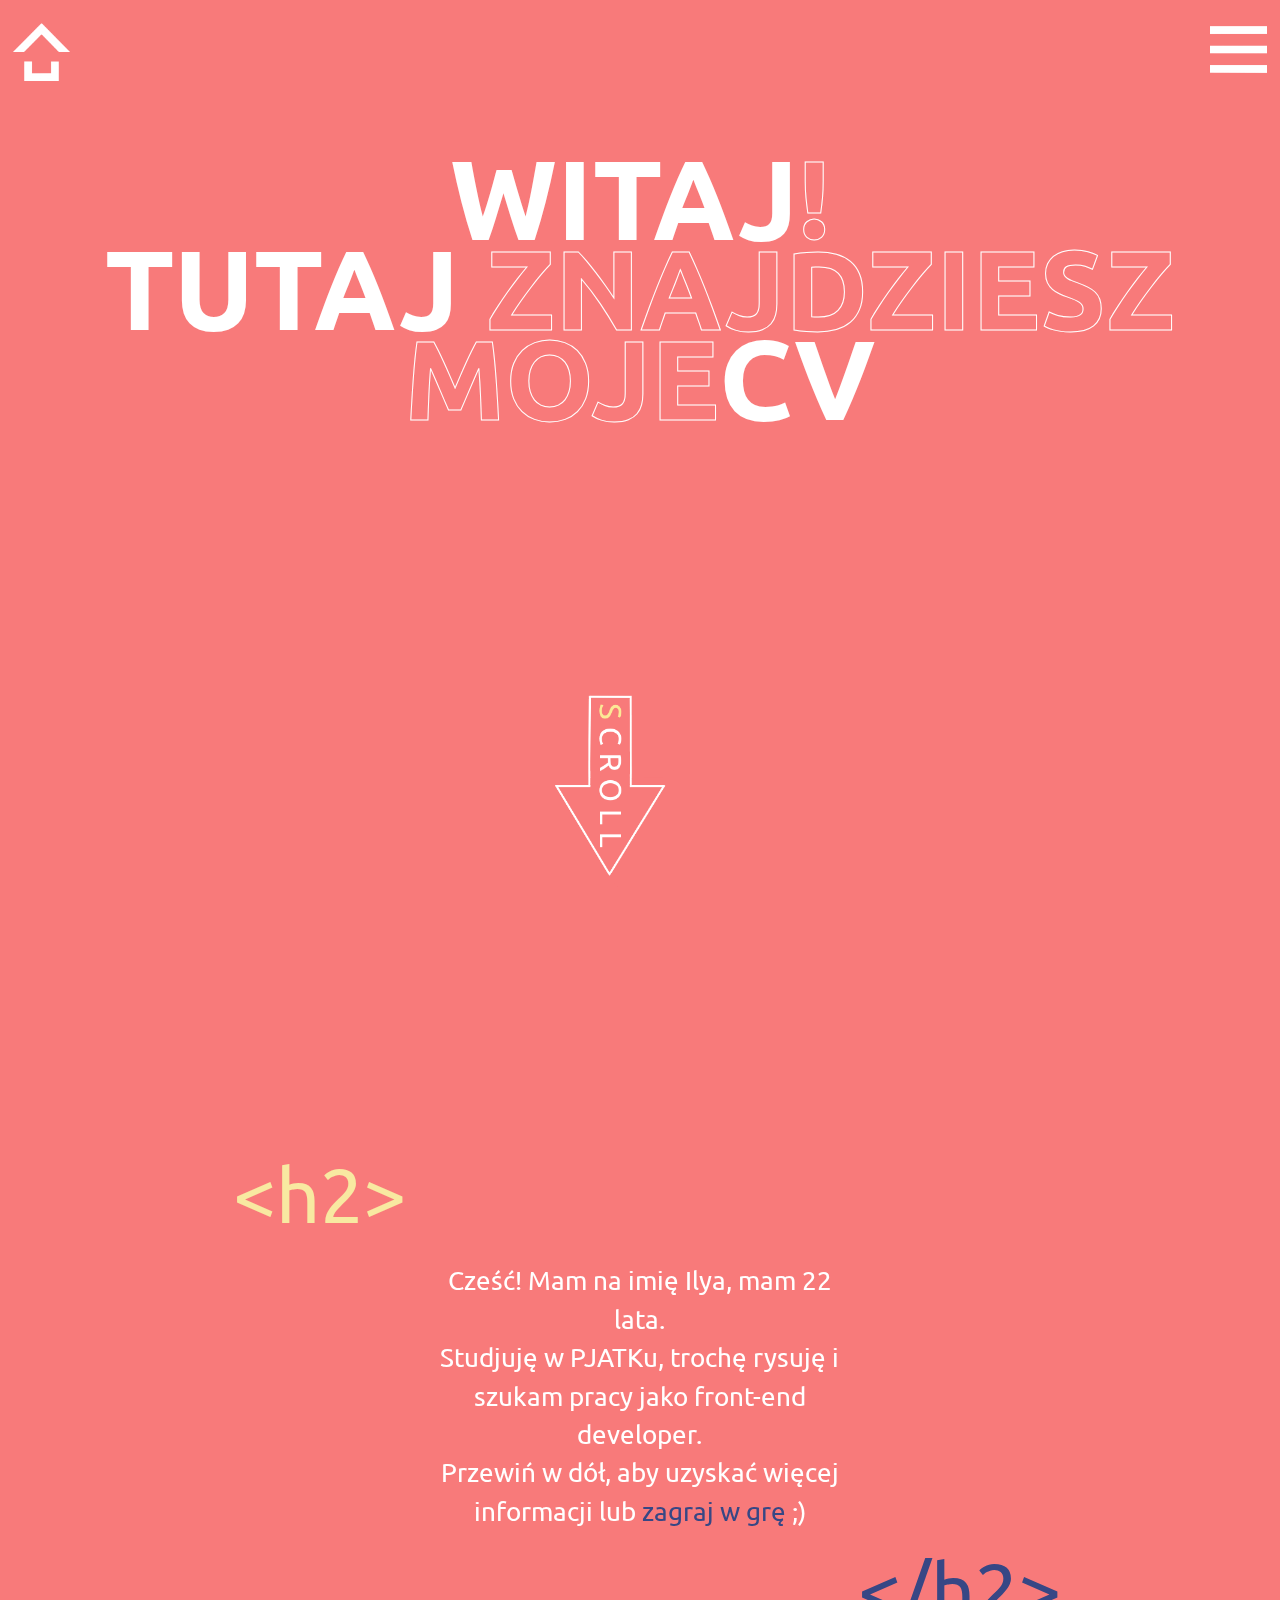
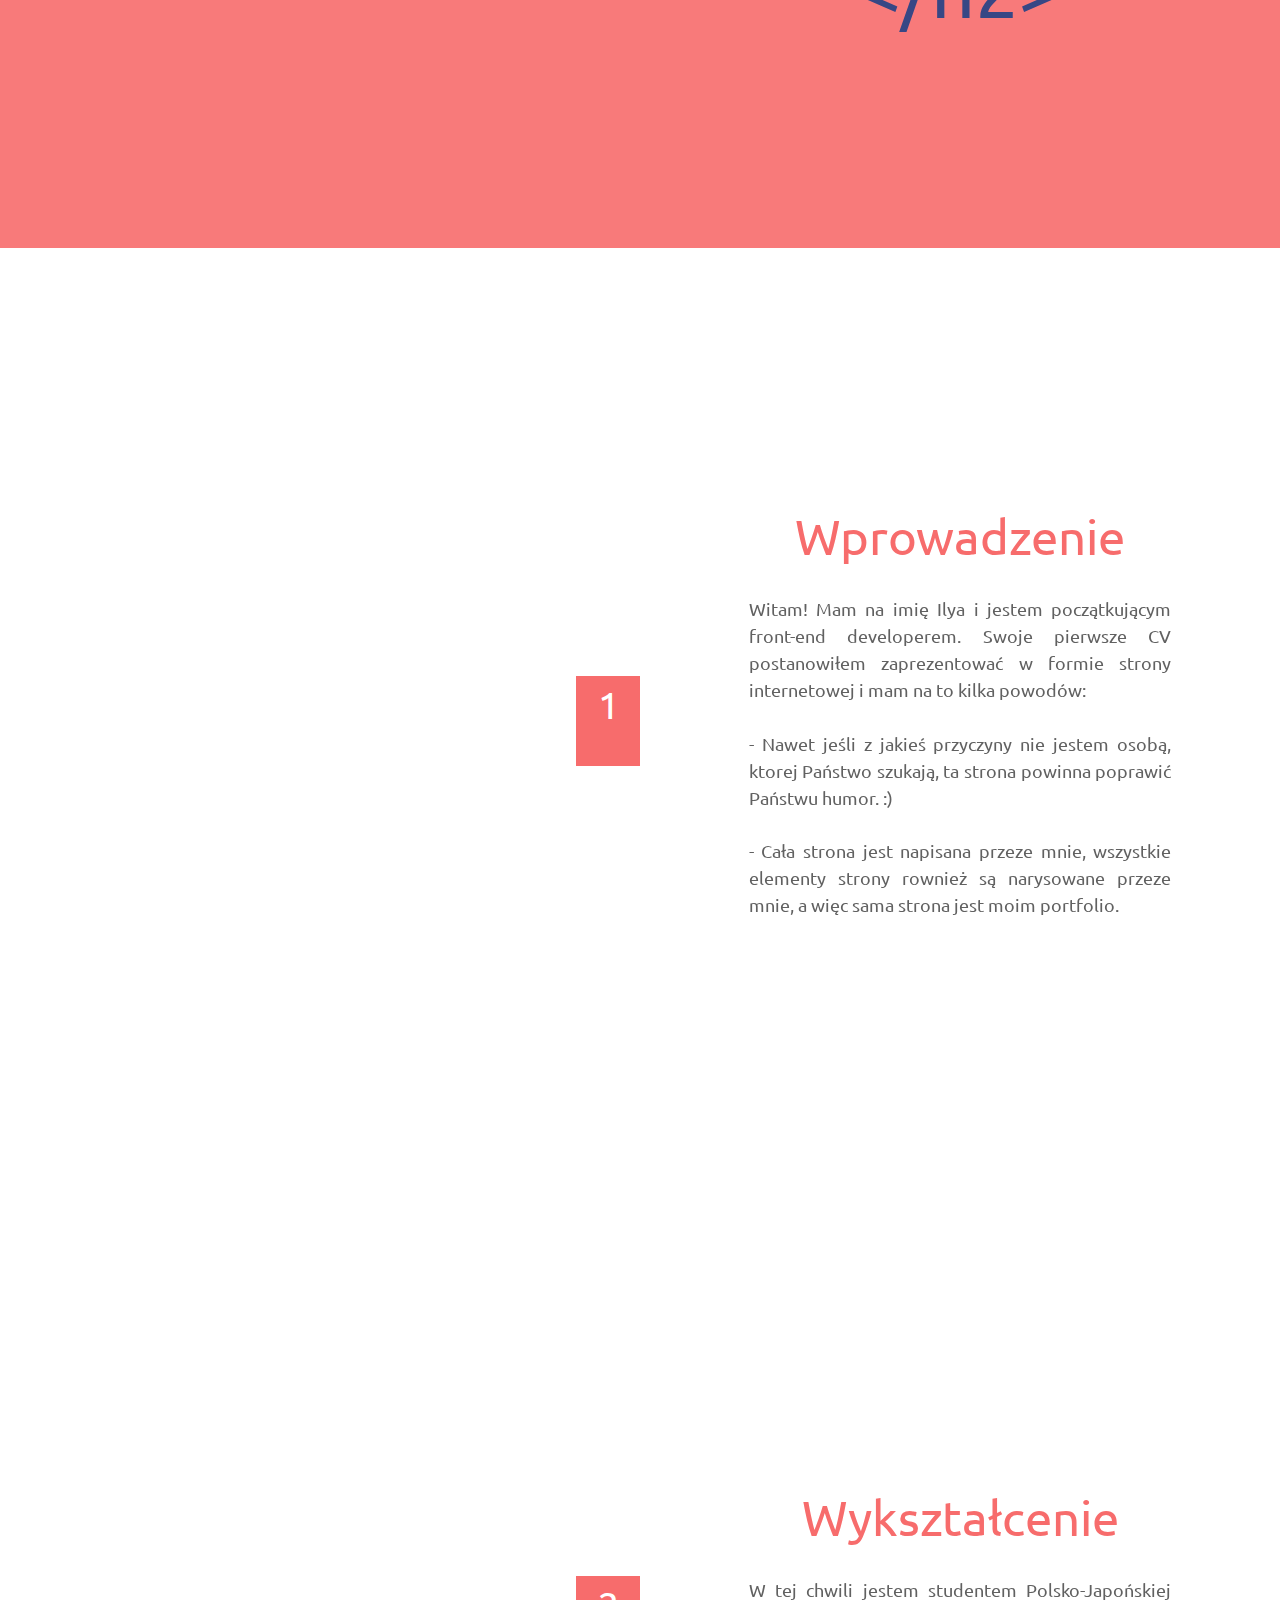
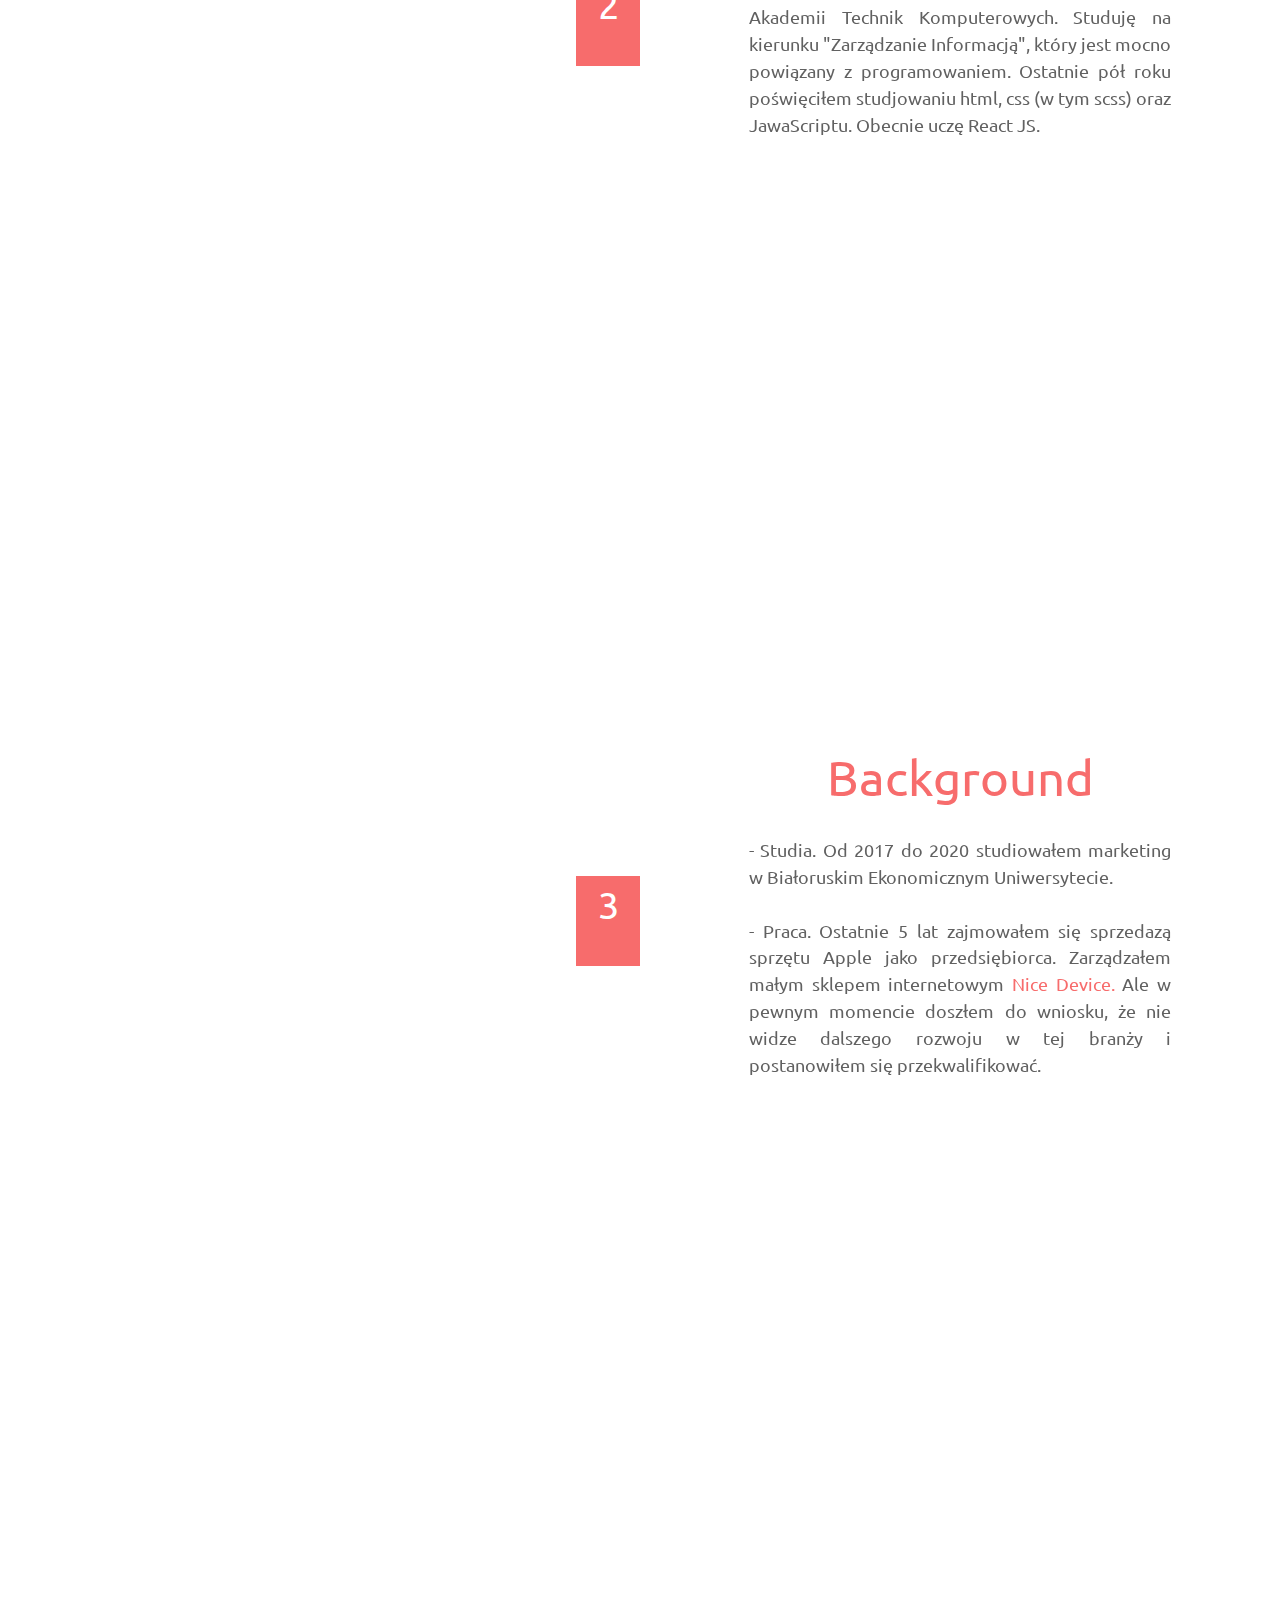
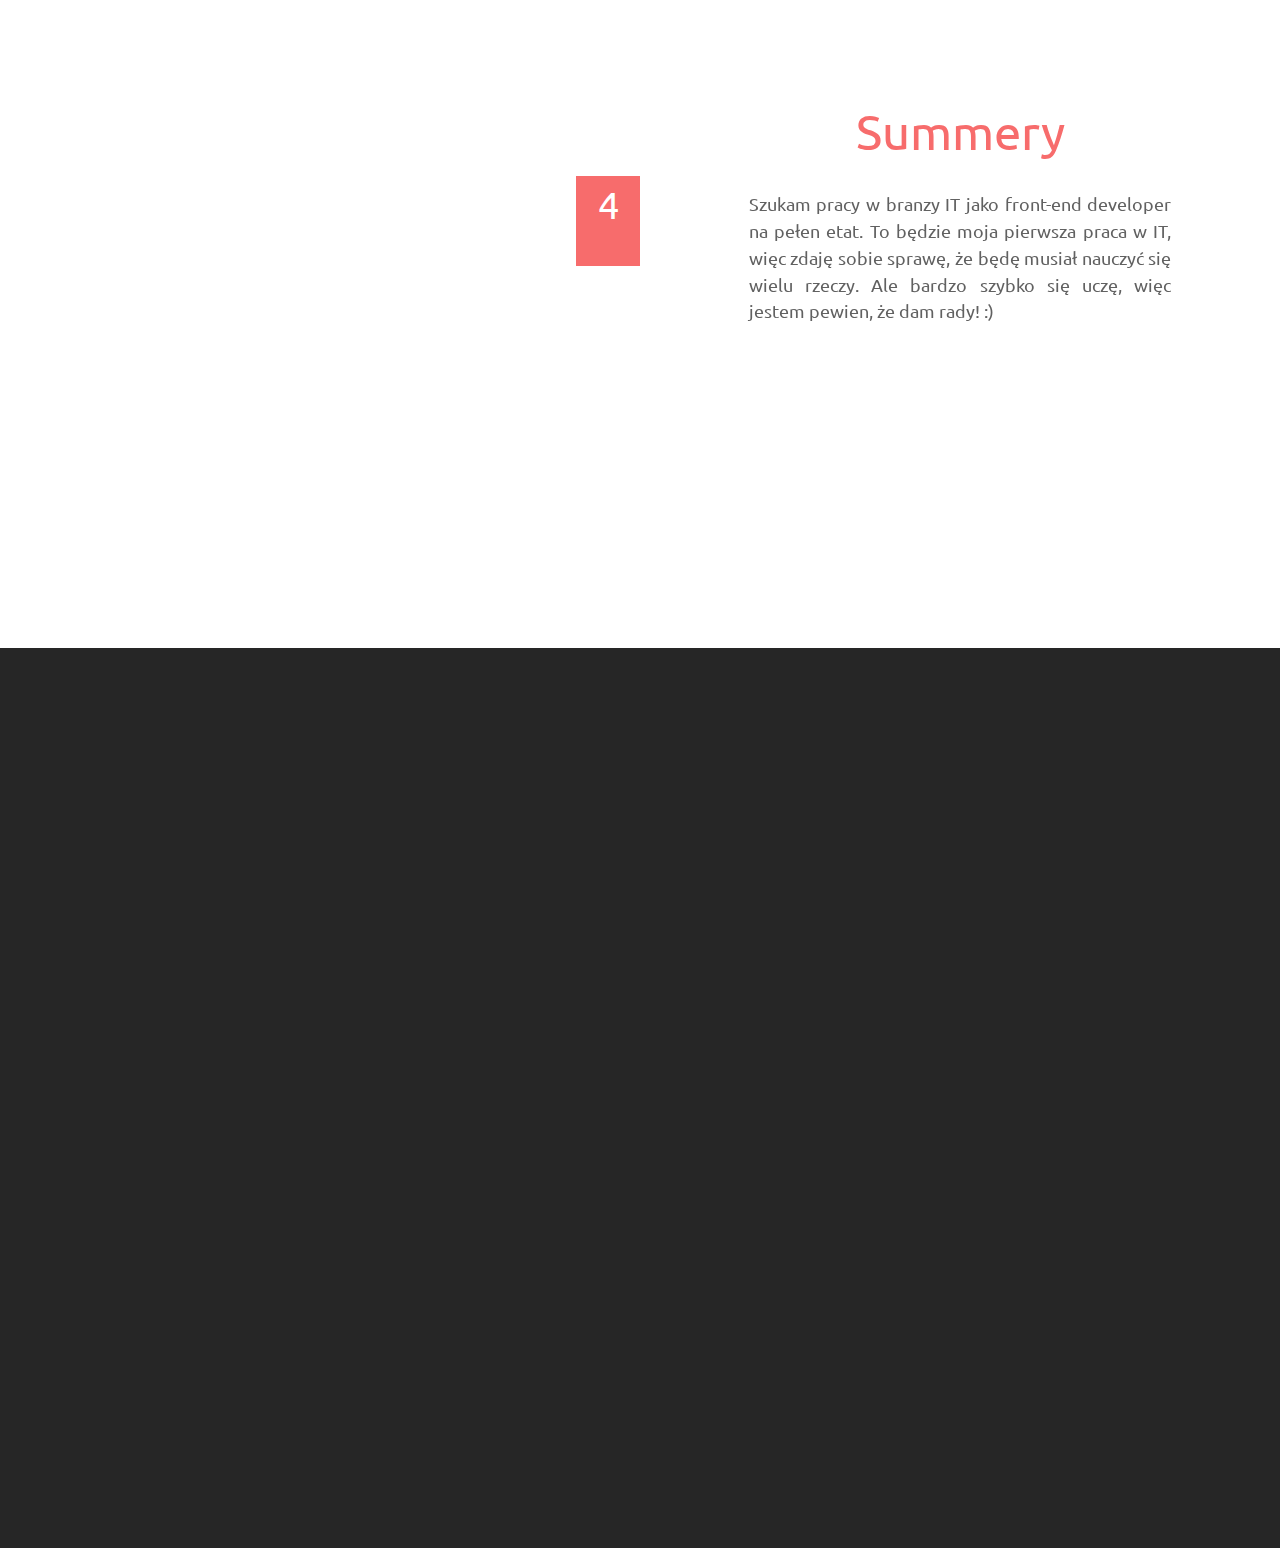
==== commit c95f77cf: "Add files via upload" ====
--- a/index.html
+++ b/index.html
@@ -20,8 +20,8 @@
         <!-- content -->
         <nav class="nav">
             <div class="nav__menu">
-                <a href="#header"><img src="img/png/home.png" id="home"></a>
-                <a href="#nav__fullscreen"><img src="img/png/menu.png" id="menu"></a>
+                <a href="#header"><img src="img/png/home.PNG" id="home"></a>
+                <a href="#nav__fullscreen"><img src="img/png/menu.PNG" id="menu"></a>
             </div>
             <div class="nav__fullscreen" id="nav__fullscreen">
                 <a class="nav__fullscreen_close" href="#nav__menu">X</a>
@@ -97,7 +97,7 @@
                         poprawić Państwu humor. :) <br><br> - Cała strona jest napisana przeze mnie, wszystkie elementy
                         strony rownież są narysowane przeze mnie, a więc sama strona jest moim portfolio.</p>
                 </div>
-                <div class="img_mobile"><img src="img/pic_1.jpg"></div>
+                <div class="img_mobile"><img src="img/pic_1.JPG"></div>
                 <div class="section__right_two">
                     <h2>Wykształcenie</h2>
                     <p>W tej chwili jestem studentem Polsko-Japońskiej Akademii Technik Komputerowych. Studuję na
@@ -105,7 +105,7 @@
                         roku poświęciłem studjowaniu html, css (w tym scss) oraz JawaScriptu. Obecnie uczę React JS.
                     </p>
                 </div>
-                <div class="img_mobile"><img src="img/pic_2.jpg"></div>
+                <div class="img_mobile"><img src="img/pic_2.JPG"></div>
                 <div class="section__right_three">
                     <h2>Background</h2>
                     <p>- Studia. Od 2017 do 2020 studiowałem marketing w Białoruskim Ekonomicznym Uniwersytecie.
@@ -115,7 +115,7 @@
                         dalszego rozwoju w tej branży i postanowiłem się przekwalifikować.
                     </p>
                 </div>
-                <div class="img_mobile"><img src="img/pic_3.jpg"></div>
+                <div class="img_mobile"><img src="img/pic_3.JPG"></div>
                 <div class="section__right_four">
                     <h2>Summery</h2>
                     <p>Szukam pracy w branzy IT jako front-end developer na pełen etat. To będzie moja pierwsza praca w
@@ -123,7 +123,7 @@
                         więc zdaję sobie sprawę, że będę musiał nauczyć się wielu rzeczy. Ale bardzo szybko się uczę,
                         więc jestem pewien, że dam rady! :) </p>
                 </div>
-                <div class="img_mobile"><img src="img/pic_4.jpg"></div>
+                <div class="img_mobile"><img src="img/pic_4.JPG"></div>
             </div>
         </section>
         <footer class="footer" id="footer">
@@ -135,14 +135,14 @@
                 </div>
                 <div class="footer__contacts">
                     <a id="footer__contact_1" class="anim_items" href="tel:+48573922940"><img
-                            src="img/png/phone.png"></a>
+                            src="img/png/phone.PNG"></a>
                     <a id="footer__contact_2" class="anim_items" href="mailto:iliakuhta99@gmail.com"><img
-                            src="img/png/mail.png"></a>
+                            src="img/png/mail.PNG"></a>
                     <a id="footer__contact_3" class="anim_items"
                         href="https://www.facebook.com/profile.php?id=100003984459480" target="_blank"><img
-                            src="img/png/facebook.png"></a>
+                            src="img/png/facebook.PNG"></a>
                     <a id="footer__contact_4" class="anim_items" href="https://www.instagram.com/iliakuhta"
-                        target="_blank"><img src="img/png/instagram.png"></a>
+                        target="_blank"><img src="img/png/instagram.PNG"></a>
                 </div>
             </div>
         </footer>
--- a/style.css
+++ b/style.css
@@ -425,7 +425,7 @@
   position: absolute;
   width: 5vw;
   height: 100vh;
-  background-image: url("img/pic_1.jpg");
+  background-image: url("img/pic_1.JPG");
   background-attachment: fixed;
   background-position: top left;
   background-size: auto 100vw;
@@ -438,7 +438,7 @@
   position: absolute;
   width: 5vw;
   height: 100vh;
-  background-image: url("img/pic_2.jpg");
+  background-image: url("img/pic_2.JPG");
   background-attachment: fixed;
   background-position: top left;
   background-size: auto 100vw;
@@ -451,7 +451,7 @@
   position: absolute;
   width: 5vw;
   height: 100vh;
-  background-image: url("img/pic_3.jpg");
+  background-image: url("img/pic_3.JPG");
   background-attachment: fixed;
   background-position: top left;
   background-size: auto 100vw;
@@ -464,7 +464,7 @@
   position: absolute;
   width: 5vw;
   height: 100vh;
-  background-image: url("img/pic_4.jpg");
+  background-image: url("img/pic_4.JPG");
   background-attachment: fixed;
   background-position: top left;
   background-size: auto 100vw;
@@ -572,19 +572,19 @@
   left: 0;
 }
 .section .parallax .parallax__one {
-  background-image: url(img/pic_1.jpg);
+  background-image: url(img/pic_1.JPG);
   background-size: 50vw;
 }
 .section .parallax .parallax__two {
-  background-image: url(img/pic_2.jpg);
+  background-image: url(img/pic_2.JPG);
   background-size: 50vw;
 }
 .section .parallax .parallax__three {
-  background-image: url(img/pic_3.jpg);
+  background-image: url(img/pic_3.JPG);
   background-size: 50vw;
 }
 .section .parallax .parallax__four {
-  background-image: url(img/pic_4.jpg);
+  background-image: url(img/pic_4.JPG);
   background-size: 50vw;
 }
 
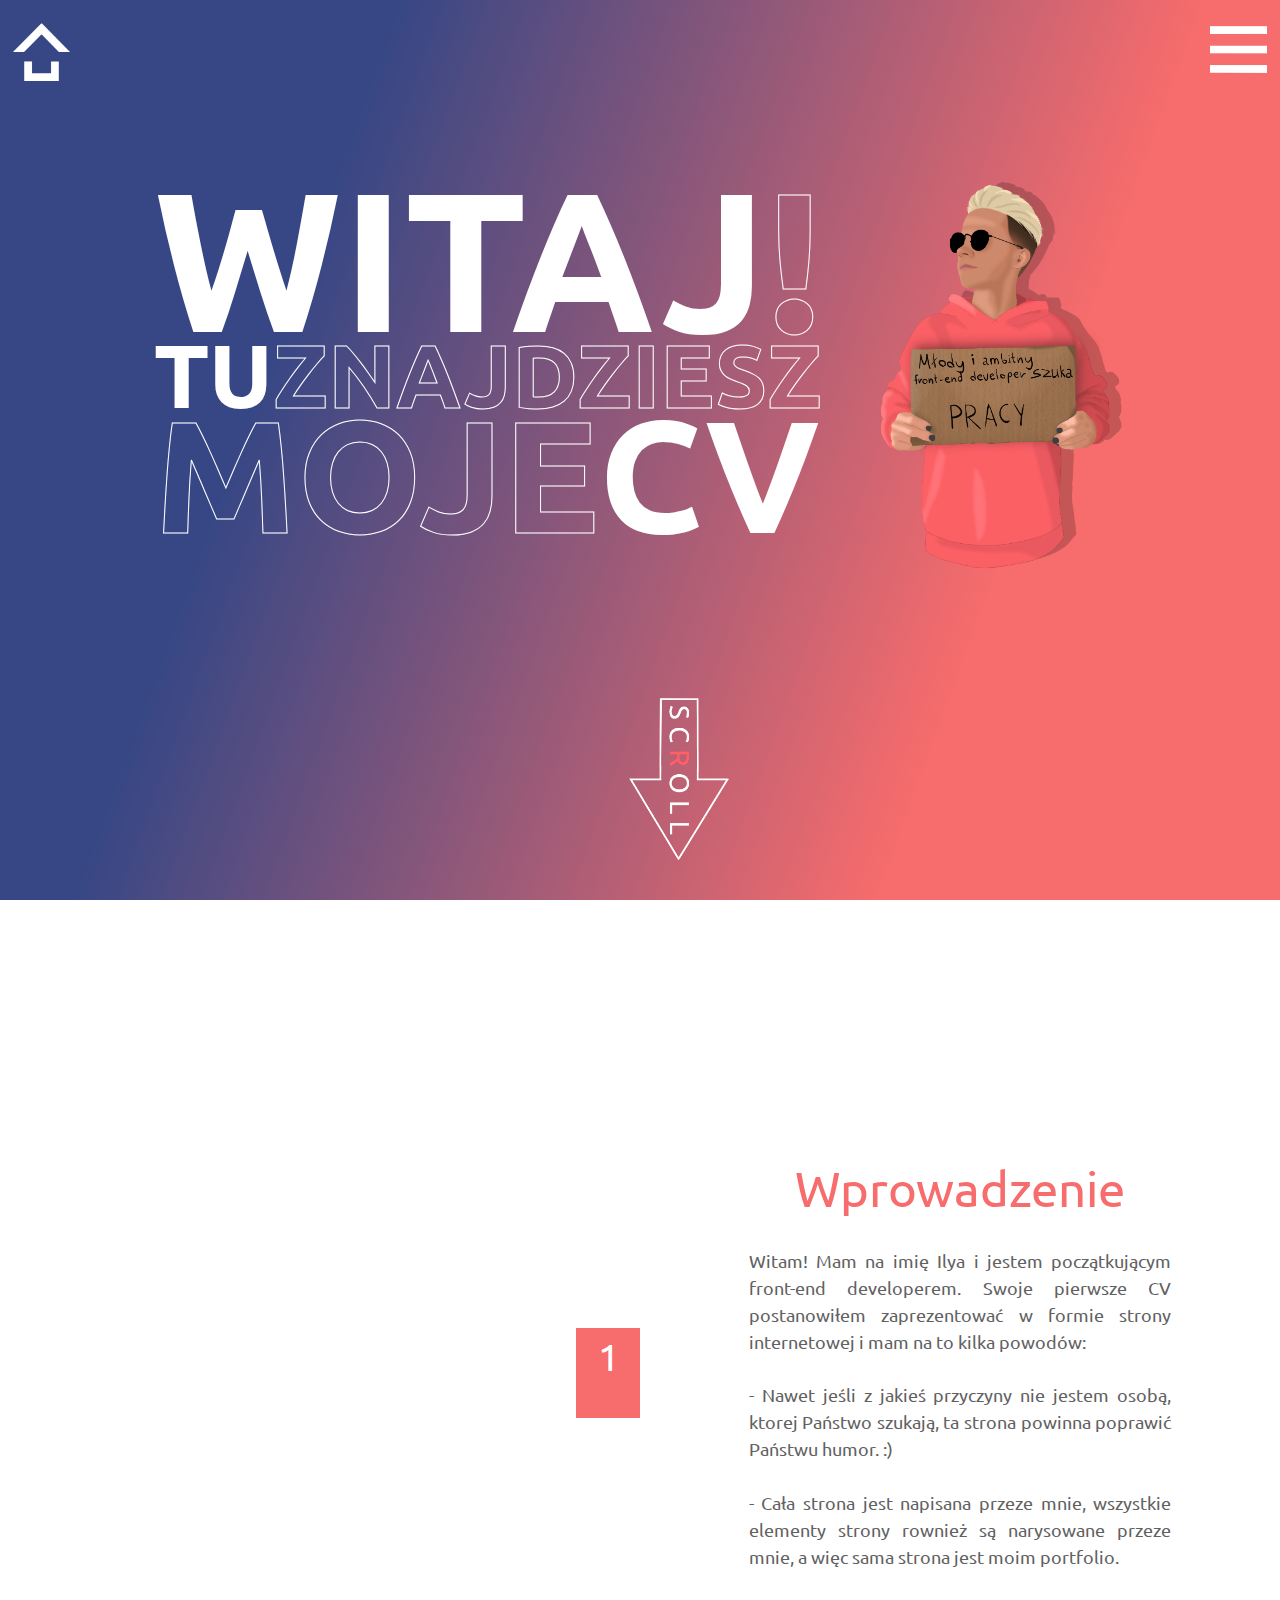
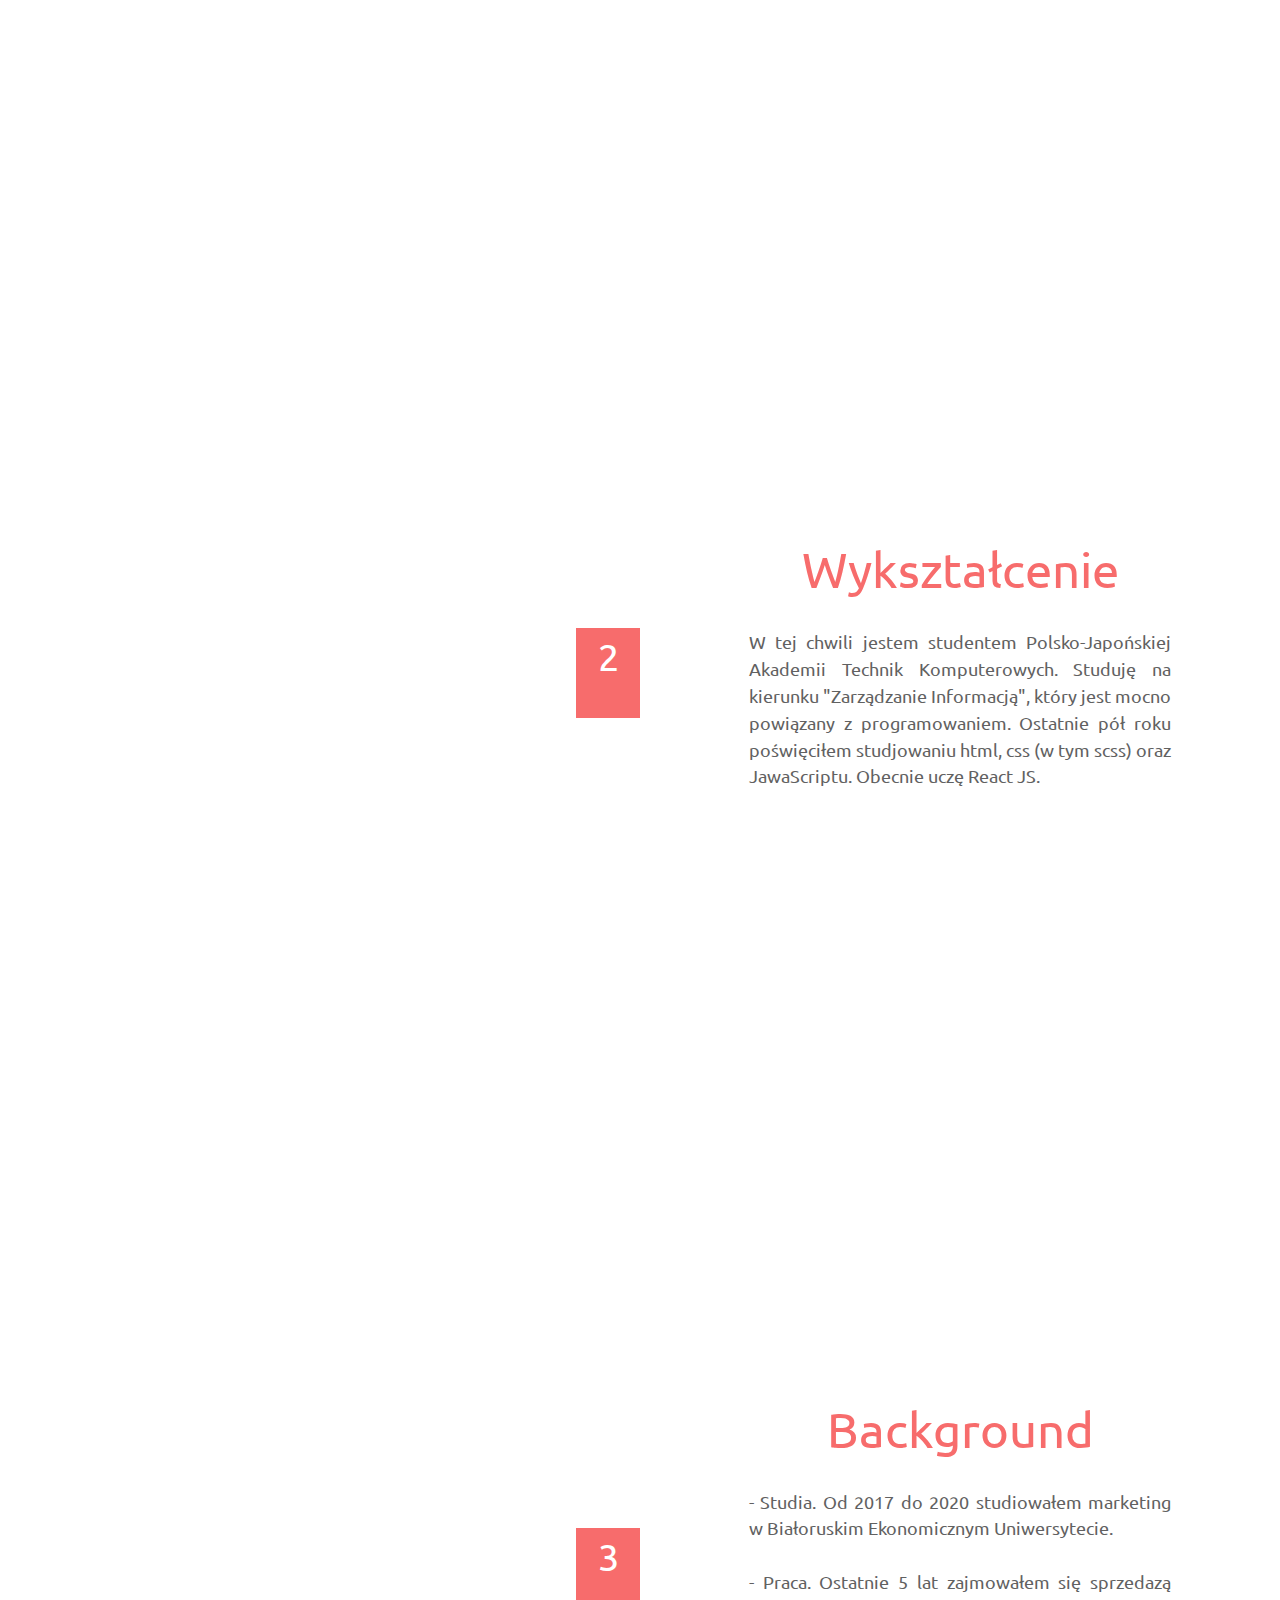
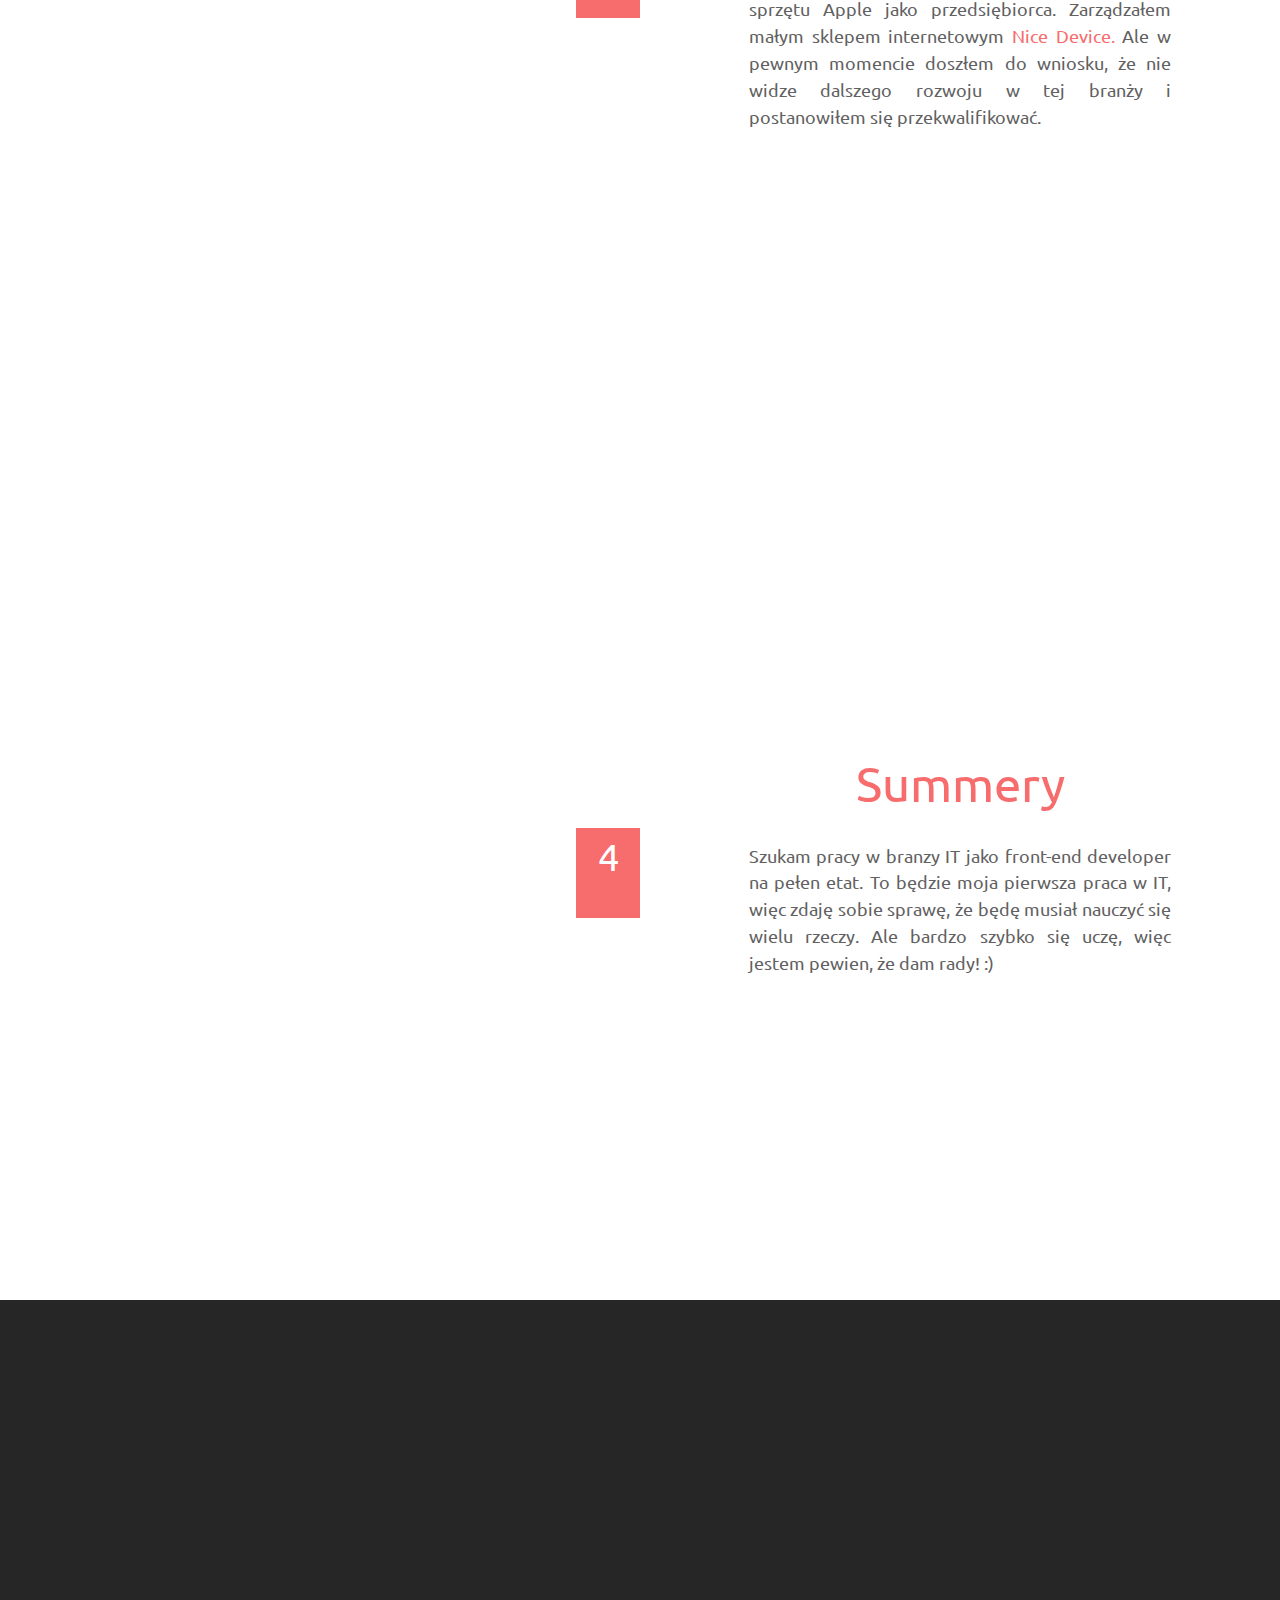
==== commit 8ee86801: "Add files via upload" ====
--- a/index.html
+++ b/index.html
@@ -1,13 +1,14 @@
-<!doctype html>
-<html lang="pl">
+<!DOCTYPE html>
+<html lang="en">
 
 <head>
-    <meta charset="utf-8">
+    <meta charset="UTF-8">
     <title>Ilya Kukhta</title>
-    <meta name="description" content="">
-    <link rel="stylesheet" href="style.css" media="screen and (min-aspect-ratio:4/3)">
-    <link rel="stylesheet" href="style2.css" media="screen and (max-aspect-ratio:4/3)">
-    <meta content=" width=1180" name="viewport" id="viewport">
+    <meta http-equiv="X-UA-Compatible" content="IE=edge">
+    <meta name="viewport" content="width=device-width, initial-scale=1.0">
+    <link rel="stylesheet" href="style.css" media="screen and (min-aspect-ratio:1/1)">
+    <link rel="stylesheet" href="style2.css" media="screen and (max-aspect-ratio:1/1)">
+    <!-- <meta content=" width=1180" name="viewport" id="viewport"> -->
     <link rel="icon" type="image/x-icon" href="/img/favicon.ico">
     <!-- fonts -->
     <link rel="preconnect" href="https://fonts.googleapis.com">
@@ -20,8 +21,8 @@
         <!-- content -->
         <nav class="nav">
             <div class="nav__menu">
-                <a href="#header"><img src="img/png/home.PNG" id="home"></a>
-                <a href="#nav__fullscreen"><img src="img/png/menu.PNG" id="menu"></a>
+                <a href="#header"><img src="img/nav/home.PNG" id="home"></a>
+                <a href="#nav__fullscreen"><img src="img/nav/menu.PNG" id="menu"></a>
             </div>
             <div class="nav__fullscreen" id="nav__fullscreen">
                 <a class="nav__fullscreen_close" href="#nav__menu">X</a>
@@ -32,32 +33,24 @@
                         <a href="game.html">Zagraj w grę!</a> <br>
                     </div>
                     <div class="nav__fullscreen_pic">
-                        <img src="img/nav_typing.png" alt="">
+                        <img src="img/nav/typing.PNG" alt="">
                     </div>
                 </div>
             </div>
         </nav>
         <header class="header" id="header">
-            <div class="header__video">
-                <video autoplay muted loop id="background_video">
-                    <source src="img/background.mp4" type="video/MP4">
-                </video>
-            </div>
             <div class="header__main">
                 <div class="header__welcome-text">
                     <p id="welc1" class="anim_items">Witaj<span>!</span></p>
-                    <p id="welc2" class="anim_items">Tutaj<span> znajdziesz</span></p>
+                    <p id="welc2" class="anim_items">Tu<span>znajdziesz</span></p>
                     <p id="welc3" class="anim_items"><span>Moje</span>CV</p>
                 </div>
+                <div class="header__welcome-img">
+                    <img src="img/index/header__welcome-img-shadow.PNG" id="welc_img_1">
+                    <img src="img/index/header__welcome-img.PNG" id="welc_img_2">
+                </div>
                 <div class="header__scroll">
-                    <img id="welc_scroll_img" class="anim_items" src="img/arrow_1.png" alt="">
-                </div>
-                <div class="header__secondary-text">
-                    <p class="header__secondary-text_h2_1">&lth2&gt</p>
-                    <p class="header__secondary-text_text">Cześć! Mam na imię Ilya, mam 22 lata. <br> Studjuję w PJATKu,
-                        trochę rysuję i szukam pracy jako front-end developer. <br> Przewiń w dół, aby uzyskać więcej
-                        informacji lub <a href="game.html">zagraj w grę</a> ;) </p>
-                    <p class="header__secondary-text_h2_2">&lt/h2&gt</p>
+                    <img id="welc_scroll_img" class="anim_items" src="img/index/arrow_1.PNG" alt="">
                 </div>
             </div>
         </header>
@@ -97,7 +90,7 @@
                         poprawić Państwu humor. :) <br><br> - Cała strona jest napisana przeze mnie, wszystkie elementy
                         strony rownież są narysowane przeze mnie, a więc sama strona jest moim portfolio.</p>
                 </div>
-                <div class="img_mobile"><img src="img/pic_1.JPG"></div>
+                <div class="img_mobile"><img src="img/index/pic_1.JPG"></div>
                 <div class="section__right_two">
                     <h2>Wykształcenie</h2>
                     <p>W tej chwili jestem studentem Polsko-Japońskiej Akademii Technik Komputerowych. Studuję na
@@ -105,7 +98,7 @@
                         roku poświęciłem studjowaniu html, css (w tym scss) oraz JawaScriptu. Obecnie uczę React JS.
                     </p>
                 </div>
-                <div class="img_mobile"><img src="img/pic_2.JPG"></div>
+                <div class="img_mobile"><img src="img/index/pic_2.JPG"></div>
                 <div class="section__right_three">
                     <h2>Background</h2>
                     <p>- Studia. Od 2017 do 2020 studiowałem marketing w Białoruskim Ekonomicznym Uniwersytecie.
@@ -115,7 +108,7 @@
                         dalszego rozwoju w tej branży i postanowiłem się przekwalifikować.
                     </p>
                 </div>
-                <div class="img_mobile"><img src="img/pic_3.JPG"></div>
+                <div class="img_mobile"><img src="img/index/pic_3.JPG"></div>
                 <div class="section__right_four">
                     <h2>Summery</h2>
                     <p>Szukam pracy w branzy IT jako front-end developer na pełen etat. To będzie moja pierwsza praca w
@@ -123,11 +116,16 @@
                         więc zdaję sobie sprawę, że będę musiał nauczyć się wielu rzeczy. Ale bardzo szybko się uczę,
                         więc jestem pewien, że dam rady! :) </p>
                 </div>
-                <div class="img_mobile"><img src="img/pic_4.JPG"></div>
+                <div class="img_mobile"><img src="img/index/pic_4.JPG"></div>
             </div>
         </section>
         <footer class="footer" id="footer">
             <div class="footer__main">
+                <div class="header__video">
+                    <video autoplay muted loop id="background_video">
+                        <source src="img/index/background.mp4" type="video/MP4">
+                    </video>
+                </div>
                 <div class="footer__header">
                     <p id="footer__header_1" class="anim_items">Thanks</p>
                     <p id="footer__header_2" class="anim_items"><span>For</span> your</p>
@@ -135,14 +133,14 @@
                 </div>
                 <div class="footer__contacts">
                     <a id="footer__contact_1" class="anim_items" href="tel:+48573922940"><img
-                            src="img/png/phone.PNG"></a>
+                            src="img/index/phone.PNG"></a>
                     <a id="footer__contact_2" class="anim_items" href="mailto:iliakuhta99@gmail.com"><img
-                            src="img/png/mail.PNG"></a>
+                            src="img/index/mail.PNG"></a>
                     <a id="footer__contact_3" class="anim_items"
                         href="https://www.facebook.com/profile.php?id=100003984459480" target="_blank"><img
-                            src="img/png/facebook.PNG"></a>
+                            src="img/index/facebook.PNG"></a>
                     <a id="footer__contact_4" class="anim_items" href="https://www.instagram.com/iliakuhta"
-                        target="_blank"><img src="img/png/instagram.PNG"></a>
+                        target="_blank"><img src="img/index/instagram.PNG"></a>
                 </div>
             </div>
         </footer>
--- a/style.css
+++ b/style.css
@@ -108,7 +108,7 @@
   position: fixed;
   width: 100vw;
   height: 100vh;
-  background-color: #374785;
+  background: linear-gradient(-70deg, rgb(247, 108, 108) 15%, rgb(55, 71, 133) 75%);
   top: 0;
   left: 0;
   opacity: 0;
@@ -158,7 +158,7 @@
   transition: all 0.2s ease 0s;
 }
 .nav .nav__fullscreen .nav__menu-list a:hover {
-  color: #f8e9a1;
+  color: #f76c6c;
   font-size: 5vw;
 }
 .nav .nav__fullscreen .nav__fullscreen_pic img {
@@ -188,24 +188,19 @@
 }
 
 .header {
-  background-color: rgba(247, 108, 108, 0.9);
+  background: linear-gradient(-70deg, rgb(247, 108, 108) 25%, rgb(55, 71, 133) 75%);
+  height: 100vh;
   padding-bottom: 6vh;
   color: #fff;
-}
-.header #background_video {
-  position: fixed;
-  left: 0;
-  top: 0;
-  background-size: cover;
-  overflow: hidden;
-  z-index: -1;
+  position: relative;
 }
 .header .header__main .header__welcome-text {
+  position: absolute;
+  top: 20vh;
+  left: 12vw;
   color: #fff;
-  font-size: 8.8vw;
   font-weight: bold;
-  text-align: center;
-  padding: 17vh 5vw 0px 5vw;
+  text-align: left;
   text-transform: uppercase;
   line-height: 0.8;
 }
@@ -215,6 +210,7 @@
   opacity: 0;
   -webkit-transition: all 0.6s ease 0s;
   transition: all 0.6s ease 0s;
+  font-size: 15.5vw;
 }
 .header .header__main .header__welcome-text #welc2 {
   -webkit-transform: translate(-300%, 0);
@@ -222,6 +218,7 @@
   opacity: 0;
   -webkit-transition: all 0.6s ease 0s;
   transition: all 0.6s ease 0s;
+  font-size: 7vw;
 }
 .header .header__main .header__welcome-text #welc3 {
   -webkit-transform: translate(300%, 0);
@@ -229,6 +226,7 @@
   opacity: 0;
   -webkit-transition: all 0.6s ease 0s;
   transition: all 0.6s ease 0s;
+  font-size: 12.4vw;
 }
 .header .header__main .header__welcome-text #welc1.active,
 .header .header__main .header__welcome-text #welc2.active,
@@ -242,13 +240,27 @@
   -webkit-text-stroke: 1px #Fff;
   text-stroke: 1px #Fff;
 }
+.header .header__main .header__welcome-img #welc_img_1 {
+  max-height: 30.9vw;
+  position: absolute;
+  top: 19.7vh;
+  right: 12vw;
+}
+.header .header__main .header__welcome-img #welc_img_2 {
+  max-height: 31vw;
+  position: absolute;
+  top: 20vh;
+  right: 13vw;
+}
 .header .header__main #welc_scroll_img {
-  max-width: 300px;
-  height: 300px;
+  width: auto;
+  max-height: 30vh;
   -webkit-transition: all 0.6s ease 0s;
   transition: all 0.6s ease 0s;
   display: block;
   position: absolute;
+  top: 70vh;
+  left: 42.5vw;
   -webkit-transform: translate(-500%, 0);
           transform: translate(-500%, 0);
   opacity: 0;
@@ -258,107 +270,6 @@
   opacity: 1;
   -webkit-transform: translate(0, 0);
           transform: translate(0, 0);
-}
-.header .header__main .header__secondary-text {
-  font-size: 2vw;
-  text-align: center;
-  display: -ms-grid;
-  display: grid;
-  -ms-grid-columns: 2fr 2fr 4fr 2fr 2fr;
-  grid-template-columns: 2fr 2fr 4fr 2fr 2fr;
-  -ms-grid-rows: 2fr 3fr 2fr;
-  grid-template-rows: 2fr 3fr 2fr;
-  justify-items: center;
-}
-.header .header__main .header__secondary-text > *:nth-child(1) {
-  -ms-grid-row: 1;
-  -ms-grid-column: 1;
-}
-.header .header__main .header__secondary-text > *:nth-child(2) {
-  -ms-grid-row: 1;
-  -ms-grid-column: 2;
-}
-.header .header__main .header__secondary-text > *:nth-child(3) {
-  -ms-grid-row: 1;
-  -ms-grid-column: 3;
-}
-.header .header__main .header__secondary-text > *:nth-child(4) {
-  -ms-grid-row: 1;
-  -ms-grid-column: 4;
-}
-.header .header__main .header__secondary-text > *:nth-child(5) {
-  -ms-grid-row: 1;
-  -ms-grid-column: 5;
-}
-.header .header__main .header__secondary-text > *:nth-child(6) {
-  -ms-grid-row: 2;
-  -ms-grid-column: 1;
-}
-.header .header__main .header__secondary-text > *:nth-child(7) {
-  -ms-grid-row: 2;
-  -ms-grid-column: 2;
-}
-.header .header__main .header__secondary-text > *:nth-child(8) {
-  -ms-grid-row: 2;
-  -ms-grid-column: 3;
-}
-.header .header__main .header__secondary-text > *:nth-child(9) {
-  -ms-grid-row: 2;
-  -ms-grid-column: 4;
-}
-.header .header__main .header__secondary-text > *:nth-child(10) {
-  -ms-grid-row: 2;
-  -ms-grid-column: 5;
-}
-.header .header__main .header__secondary-text > *:nth-child(11) {
-  -ms-grid-row: 3;
-  -ms-grid-column: 1;
-}
-.header .header__main .header__secondary-text > *:nth-child(12) {
-  -ms-grid-row: 3;
-  -ms-grid-column: 2;
-}
-.header .header__main .header__secondary-text > *:nth-child(13) {
-  -ms-grid-row: 3;
-  -ms-grid-column: 3;
-}
-.header .header__main .header__secondary-text > *:nth-child(14) {
-  -ms-grid-row: 3;
-  -ms-grid-column: 4;
-}
-.header .header__main .header__secondary-text > *:nth-child(15) {
-  -ms-grid-row: 3;
-  -ms-grid-column: 5;
-}
-.header .header__main .header__secondary-text .header__secondary-text_text {
-  -ms-grid-column: 3;
-  grid-column: 3;
-  -ms-grid-row: 2;
-  grid-row: 2;
-  text-align: center;
-  padding-top: 14vh;
-}
-.header .header__main .header__secondary-text .header__secondary-text_text a {
-  color: #374785;
-}
-.header .header__main .header__secondary-text .header__secondary-text_text a:hover {
-  text-decoration: underline;
-}
-.header .header__main .header__secondary-text .header__secondary-text_h2_1 {
-  -ms-grid-row: 2;
-  grid-row: 2;
-  -ms-grid-column: 2;
-  grid-column: 2;
-  font-size: 6vw;
-  color: #f8e9a1;
-}
-.header .header__main .header__secondary-text .header__secondary-text_h2_2 {
-  -ms-grid-row: 3;
-  grid-row: 3;
-  -ms-grid-column: 4;
-  grid-column: 4;
-  font-size: 6vw;
-  color: #374785;
 }
 
 .section {
@@ -368,6 +279,7 @@
   grid-template-columns: 1fr 1fr;
   z-index: 1;
   background-color: #Fff;
+  height: 400vh;
 }
 .section .img_mobile {
   display: none;
@@ -425,7 +337,7 @@
   position: absolute;
   width: 5vw;
   height: 100vh;
-  background-image: url("img/pic_1.JPG");
+  background-image: url("img/index/pic_1.JPG");
   background-attachment: fixed;
   background-position: top left;
   background-size: auto 100vw;
@@ -438,7 +350,7 @@
   position: absolute;
   width: 5vw;
   height: 100vh;
-  background-image: url("img/pic_2.JPG");
+  background-image: url("img/index/pic_2.JPG");
   background-attachment: fixed;
   background-position: top left;
   background-size: auto 100vw;
@@ -451,7 +363,7 @@
   position: absolute;
   width: 5vw;
   height: 100vh;
-  background-image: url("img/pic_3.JPG");
+  background-image: url("img/index/pic_3.JPG");
   background-attachment: fixed;
   background-position: top left;
   background-size: auto 100vw;
@@ -464,7 +376,7 @@
   position: absolute;
   width: 5vw;
   height: 100vh;
-  background-image: url("img/pic_4.JPG");
+  background-image: url("img/index/pic_4.JPG");
   background-attachment: fixed;
   background-position: top left;
   background-size: auto 100vw;
@@ -572,19 +484,19 @@
   left: 0;
 }
 .section .parallax .parallax__one {
-  background-image: url(img/pic_1.JPG);
+  background-image: url(img/index/pic_1.JPG);
   background-size: 50vw;
 }
 .section .parallax .parallax__two {
-  background-image: url(img/pic_2.JPG);
+  background-image: url(img/index/pic_2.JPG);
   background-size: 50vw;
 }
 .section .parallax .parallax__three {
-  background-image: url(img/pic_3.JPG);
+  background-image: url(img/index/pic_3.JPG);
   background-size: 50vw;
 }
 .section .parallax .parallax__four {
-  background-image: url(img/pic_4.JPG);
+  background-image: url(img/index/pic_4.JPG);
   background-size: 50vw;
 }
 
@@ -594,7 +506,16 @@
   color: #fff;
   min-height: 100vh;
   min-width: 100%;
-  position: absolute;
+  position: relative;
+  overflow: hidden;
+}
+.footer #background_video {
+  position: absolute;
+  left: 0;
+  top: 0;
+  background-size: cover;
+  overflow: hidden;
+  z-index: -1;
 }
 .footer .footer__header {
   font-size: 8.8vw;
--- a/style2.css
+++ b/style2.css
@@ -75,8 +75,10 @@
   line-height: 1.5;
 }
 body h2 {
-  font-size: 6vw;
-  padding: 1.8vw;
+  font-size: 8vw;
+  padding: 10vw 10vw 0vw 10vw;
+  color: #f76c6c;
+  text-align: center;
 }
 
 .nav .nav__menu {
@@ -102,13 +104,13 @@
   transition: all 0.6s ease 0s;
 }
 .nav .nav__menu a img {
-  width: 7vw;
+  width: 10vw;
 }
 .nav .nav__fullscreen {
   position: fixed;
   width: 100vw;
   height: 100vh;
-  background-color: #374785;
+  background: linear-gradient(-70deg, rgb(247, 108, 108) 15%, rgb(55, 71, 133) 75%);
   top: 0;
   left: 0;
   opacity: 0;
@@ -145,35 +147,30 @@
 .nav .nav__fullscreen .nav__menu-list {
   line-height: 2;
   position: absolute;
-  -webkit-transform: translate(0px, -300%);
-          transform: translate(0px, -300%);
-  -webkit-transition: all 0.6s ease 0s;
-  transition: all 0.6s ease 0s;
+  top: 20vh;
+  left: 10vw;
 }
 .nav .nav__fullscreen .nav__menu-list a {
   color: #fff;
-  font-size: 4.5vw;
+  font-size: 10vw;
   text-transform: uppercase;
   -webkit-transition: all 0.2s ease 0s;
   transition: all 0.2s ease 0s;
 }
 .nav .nav__fullscreen .nav__menu-list a:hover {
-  color: #f8e9a1;
-  font-size: 5vw;
+  color: #f76c6c;
+  font-size: 11vw;
 }
 .nav .nav__fullscreen .nav__fullscreen_pic img {
   position: absolute;
-  max-width: 32vw;
-  -webkit-transform: translate(0px, 300%);
-          transform: translate(0px, 300%);
-  -webkit-transition: all 0.6s ease 0s;
-  transition: all 0.6s ease 0s;
+  top: 60vh;
+  max-width: 90vw;
 }
 .nav .nav__fullscreen .nav__fullscreen_close {
   position: absolute;
   top: 15vh;
-  right: 10vw;
-  font-size: 5vw;
+  right: 15vw;
+  font-size: 10vw;
   text-decoration: none;
   color: #fff;
   z-index: 1;
@@ -188,299 +185,112 @@
 }
 
 .header {
-  background-color: rgba(247, 108, 108, 0.9);
+  background: linear-gradient(-70deg, rgb(247, 108, 108) 25%, rgb(55, 71, 133) 75%);
+  height: 100vh;
+  width: 100vw;
+  overflow: hidden;
   padding-bottom: 6vh;
   color: #fff;
-}
-.header #background_video {
-  position: fixed;
-  left: 0;
-  top: 0;
-  background-size: cover;
-  overflow: hidden;
-  z-index: -1;
+  position: relative;
 }
 .header .header__main .header__welcome-text {
-  color: #fff;
-  font-size: 8.8vw;
+  position: absolute;
+  top: 10vh;
+  left: 12vw;
+  color: #fff;
   font-weight: bold;
-  text-align: center;
-  padding: 25vh 5vw 0px 5vw;
+  text-align: left;
   text-transform: uppercase;
   line-height: 0.8;
 }
 .header .header__main .header__welcome-text #welc1 {
-  -webkit-transform: translate(300%, 0);
-          transform: translate(300%, 0);
-  opacity: 0;
-  -webkit-transition: all 0.6s ease 0s;
-  transition: all 0.6s ease 0s;
+  font-size: 23vw;
 }
 .header .header__main .header__welcome-text #welc2 {
-  -webkit-transform: translate(-300%, 0);
-          transform: translate(-300%, 0);
-  opacity: 0;
-  -webkit-transition: all 0.6s ease 0s;
-  transition: all 0.6s ease 0s;
+  font-size: 10.4vw;
 }
 .header .header__main .header__welcome-text #welc3 {
-  -webkit-transform: translate(300%, 0);
-          transform: translate(300%, 0);
-  opacity: 0;
-  -webkit-transition: all 0.6s ease 0s;
-  transition: all 0.6s ease 0s;
-}
-.header .header__main .header__welcome-text #welc1.active,
-.header .header__main .header__welcome-text #welc2.active,
-.header .header__main .header__welcome-text #welc3.active {
-  opacity: 1;
-  -webkit-transform: translate(0, 0);
-          transform: translate(0, 0);
+  font-size: 18.4vw;
 }
 .header .header__main .header__welcome-text span {
   color: transparent;
   -webkit-text-stroke: 1px #Fff;
   text-stroke: 1px #Fff;
 }
+.header .header__main .header__welcome-img #welc_img_1 {
+  max-height: 35vh;
+  position: absolute;
+  top: 35vh;
+  left: 29vw;
+}
+.header .header__main .header__welcome-img #welc_img_2 {
+  max-height: 35vh;
+  position: absolute;
+  top: 36vh;
+  left: 28vw;
+}
 .header .header__main #welc_scroll_img {
-  max-width: 300px;
-  height: 300px;
-  -webkit-transition: all 0.6s ease 0s;
-  transition: all 0.6s ease 0s;
+  width: auto;
+  max-height: 20vh;
   display: block;
   position: absolute;
-  -webkit-transform: translate(-500%, 0);
-          transform: translate(-500%, 0);
-  opacity: 0;
-  transition: all 0.6s ease 0s;
-}
-.header .header__main #welc_scroll_img.active {
-  opacity: 1;
-  -webkit-transform: translate(0, 0);
-          transform: translate(0, 0);
-}
-.header .header__main .header__secondary-text {
-  font-size: 3vw;
-  text-align: center;
-  display: -ms-grid;
-  display: grid;
-  -ms-grid-columns: 2fr 2fr 6fr 2fr 2fr;
-  grid-template-columns: 2fr 2fr 6fr 2fr 2fr;
-  -ms-grid-rows: 2fr 3fr 2fr;
-  grid-template-rows: 2fr 3fr 2fr;
-  justify-items: center;
-}
-.header .header__main .header__secondary-text > *:nth-child(1) {
-  -ms-grid-row: 1;
-  -ms-grid-column: 1;
-}
-.header .header__main .header__secondary-text > *:nth-child(2) {
-  -ms-grid-row: 1;
-  -ms-grid-column: 2;
-}
-.header .header__main .header__secondary-text > *:nth-child(3) {
-  -ms-grid-row: 1;
-  -ms-grid-column: 3;
-}
-.header .header__main .header__secondary-text > *:nth-child(4) {
-  -ms-grid-row: 1;
-  -ms-grid-column: 4;
-}
-.header .header__main .header__secondary-text > *:nth-child(5) {
-  -ms-grid-row: 1;
-  -ms-grid-column: 5;
-}
-.header .header__main .header__secondary-text > *:nth-child(6) {
-  -ms-grid-row: 2;
-  -ms-grid-column: 1;
-}
-.header .header__main .header__secondary-text > *:nth-child(7) {
-  -ms-grid-row: 2;
-  -ms-grid-column: 2;
-}
-.header .header__main .header__secondary-text > *:nth-child(8) {
-  -ms-grid-row: 2;
-  -ms-grid-column: 3;
-}
-.header .header__main .header__secondary-text > *:nth-child(9) {
-  -ms-grid-row: 2;
-  -ms-grid-column: 4;
-}
-.header .header__main .header__secondary-text > *:nth-child(10) {
-  -ms-grid-row: 2;
-  -ms-grid-column: 5;
-}
-.header .header__main .header__secondary-text > *:nth-child(11) {
-  -ms-grid-row: 3;
-  -ms-grid-column: 1;
-}
-.header .header__main .header__secondary-text > *:nth-child(12) {
-  -ms-grid-row: 3;
-  -ms-grid-column: 2;
-}
-.header .header__main .header__secondary-text > *:nth-child(13) {
-  -ms-grid-row: 3;
-  -ms-grid-column: 3;
-}
-.header .header__main .header__secondary-text > *:nth-child(14) {
-  -ms-grid-row: 3;
-  -ms-grid-column: 4;
-}
-.header .header__main .header__secondary-text > *:nth-child(15) {
-  -ms-grid-row: 3;
-  -ms-grid-column: 5;
-}
-.header .header__main .header__secondary-text .header__secondary-text_text {
-  -ms-grid-column: 3;
-  grid-column: 3;
-  -ms-grid-row: 2;
-  grid-row: 2;
-  text-align: center;
-  padding-top: 14vh;
-}
-.header .header__main .header__secondary-text .header__secondary-text_text a {
-  color: #374785;
-}
-.header .header__main .header__secondary-text .header__secondary-text_text a:hover {
-  text-decoration: underline;
-}
-.header .header__main .header__secondary-text .header__secondary-text_h2_1 {
-  -ms-grid-row: 2;
-  grid-row: 2;
-  -ms-grid-column: 2;
-  grid-column: 2;
-  font-size: 6vw;
-  color: #f8e9a1;
-}
-.header .header__main .header__secondary-text .header__secondary-text_h2_2 {
-  -ms-grid-row: 3;
-  grid-row: 3;
-  -ms-grid-column: 4;
-  grid-column: 4;
-  font-size: 6vw;
-  color: #374785;
-}
-
-.section {
-  z-index: 1;
-  background-color: #Fff;
-}
-.section .section__center_left {
-  display: none;
-}
-.section .section__center_right {
-  display: none;
-}
-.section .section__center_right_background {
-  display: none;
-}
-.section .section__right {
-  font-size: 2.8vw;
-  text-align: center;
-}
-.section .section__right h2 {
-  color: #f76c6c;
-}
-.section .section__right p {
-  color: #616161;
-  text-align: justify;
-}
-.section .section__right .img_mobile {
-  height: 100vh;
-  width: 100vw;
-}
-.section .section__right .img_mobile img {
-  max-height: 100vh;
+  top: 80vh;
+  left: 30vw;
+}
+
+.section .img_mobile img {
+  max-height: auto;
   width: 100vw;
   -o-object-fit: cover;
      object-fit: cover;
 }
-.section .section__right .section__right_one {
-  height: 100vh;
-  padding: 9vh 8.5vw;
-  display: -ms-grid;
-  display: grid;
-  -webkit-box-align: center;
-      -ms-flex-align: center;
-          align-items: center;
-}
-.section .section__right .section__right_two {
-  display: -ms-grid;
-  display: grid;
-  -webkit-box-align: center;
-      -ms-flex-align: center;
-          align-items: center;
-  height: 100vh;
-  padding: 9vh 8.5vw;
-}
-.section .section__right .section__right_three {
-  display: -ms-grid;
-  display: grid;
-  -webkit-box-align: center;
-      -ms-flex-align: center;
-          align-items: center;
-  height: 100vh;
-  padding: 9vh 8.5vw;
-}
-.section .section__right .section__right_three a {
-  color: #f76c6c;
-}
-.section .section__right .section__right_three a:hover {
-  color: #374785;
-}
-.section .section__right .section__right_four {
-  display: -ms-grid;
-  display: grid;
-  -webkit-box-align: center;
-      -ms-flex-align: center;
-          align-items: center;
-  height: 100vh;
-  padding: 9vh 8.5vw;
+.section .section__left {
+  display: none;
+}
+.section .section__center_left {
+  display: none;
+}
+.section .section__center_right {
+  display: none;
+}
+.section .section__center_right_background {
+  display: none;
+}
+.section .section__right p {
+  font-size: 4vw;
+  text-align: justify;
+  padding: 6vw;
 }
 
 .footer {
-  background-color: rgba(0, 0, 0, 0.85);
+  background: linear-gradient(-70deg, rgb(247, 108, 108) 15%, rgb(55, 71, 133) 75%);
   padding-bottom: 3vh;
   color: #fff;
   min-height: 100vh;
   min-width: 100%;
-  position: absolute;
+  position: relative;
+  overflow: hidden;
+}
+.footer #background_video {
+  display: none;
 }
 .footer .footer__header {
-  font-size: 8.8vw;
+  position: absolute;
+  top: 10vh;
+  left: 12vw;
   font-weight: bold;
   text-align: center;
-  padding: 7vw;
   text-transform: uppercase;
   line-height: 0.8;
 }
 .footer .footer__header #footer__header_1 {
-  -webkit-transform: translate(300%, 0);
-          transform: translate(300%, 0);
-  opacity: 0;
-  -webkit-transition: all 0.6s ease 0s;
-  transition: all 0.6s ease 0s;
+  font-size: 18.5vw;
 }
 .footer .footer__header #footer__header_2 {
-  -webkit-transform: translate(-300%, 0);
-          transform: translate(-300%, 0);
-  opacity: 0;
-  -webkit-transition: all 0.6s ease 0s;
-  transition: all 0.6s ease 0s;
+  font-size: 15vw;
 }
 .footer .footer__header #footer__header_3 {
-  -webkit-transform: translate(300%, 0);
-          transform: translate(300%, 0);
-  opacity: 0;
-  -webkit-transition: all 0.6s ease 0s;
-  transition: all 0.6s ease 0s;
-}
-.footer .footer__header #footer__header_1.active,
-.footer .footer__header #footer__header_2.active,
-.footer .footer__header #footer__header_3.active {
-  opacity: 1;
-  -webkit-transform: translate(0, 0);
-          transform: translate(0, 0);
+  font-size: 16vw;
 }
 .footer .footer__header span {
   color: transparent;
@@ -497,42 +307,6 @@
   position: absolute;
   bottom: 4vh;
 }
-.footer .footer__contacts #footer__contact_1 {
-  -webkit-transform: translate(0, -100%);
-          transform: translate(0, -100%);
-  opacity: 0;
-  -webkit-transition: all 0.2s ease 0.2s;
-  transition: all 0.2s ease 0.2s;
-}
-.footer .footer__contacts #footer__contact_2 {
-  -webkit-transform: translate(0, -140%);
-          transform: translate(0, -140%);
-  opacity: 0;
-  -webkit-transition: all 0.2s ease 0.3s;
-  transition: all 0.2s ease 0.3s;
-}
-.footer .footer__contacts #footer__contact_3 {
-  -webkit-transform: translate(0, -180%);
-          transform: translate(0, -180%);
-  opacity: 0;
-  -webkit-transition: all 0.2s ease 0.4s;
-  transition: all 0.2s ease 0.4s;
-}
-.footer .footer__contacts #footer__contact_4 {
-  -webkit-transform: translate(0, -220%);
-          transform: translate(0, -220%);
-  opacity: 0;
-  -webkit-transition: all 0.2s ease 0.5s;
-  transition: all 0.2s ease 0.5s;
-}
-.footer .footer__contacts #footer__contact_1.active,
-.footer .footer__contacts #footer__contact_2.active,
-.footer .footer__contacts #footer__contact_3.active,
-.footer .footer__contacts #footer__contact_4.active {
-  opacity: 1;
-  -webkit-transform: translate(0, 0);
-          transform: translate(0, 0);
-}
 .footer .footer__contacts a:hover img {
   -webkit-transform: rotateY(180deg);
           transform: rotateY(180deg);
@@ -540,5 +314,5 @@
   transition: all 0.6s ease 0s;
 }
 .footer .footer__contacts img {
-  height: 9vh;
+  height: 10vw;
 }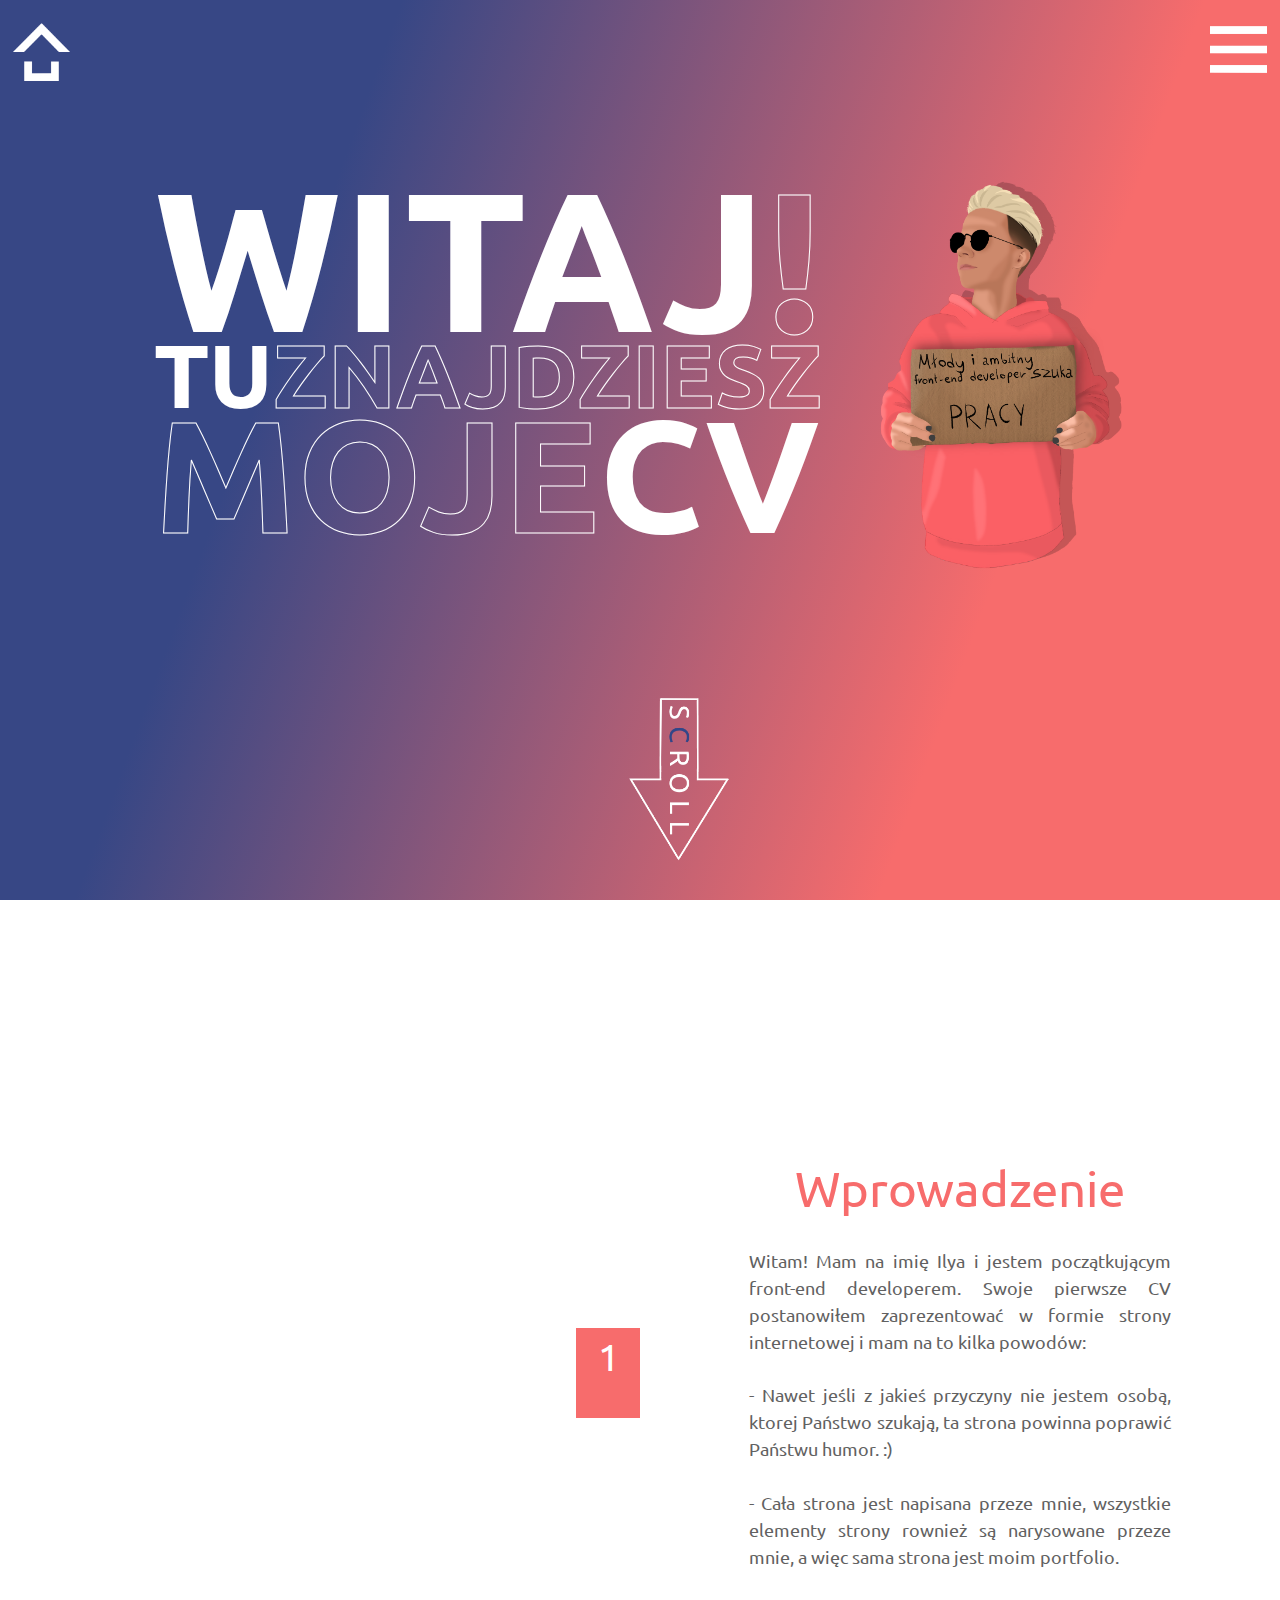
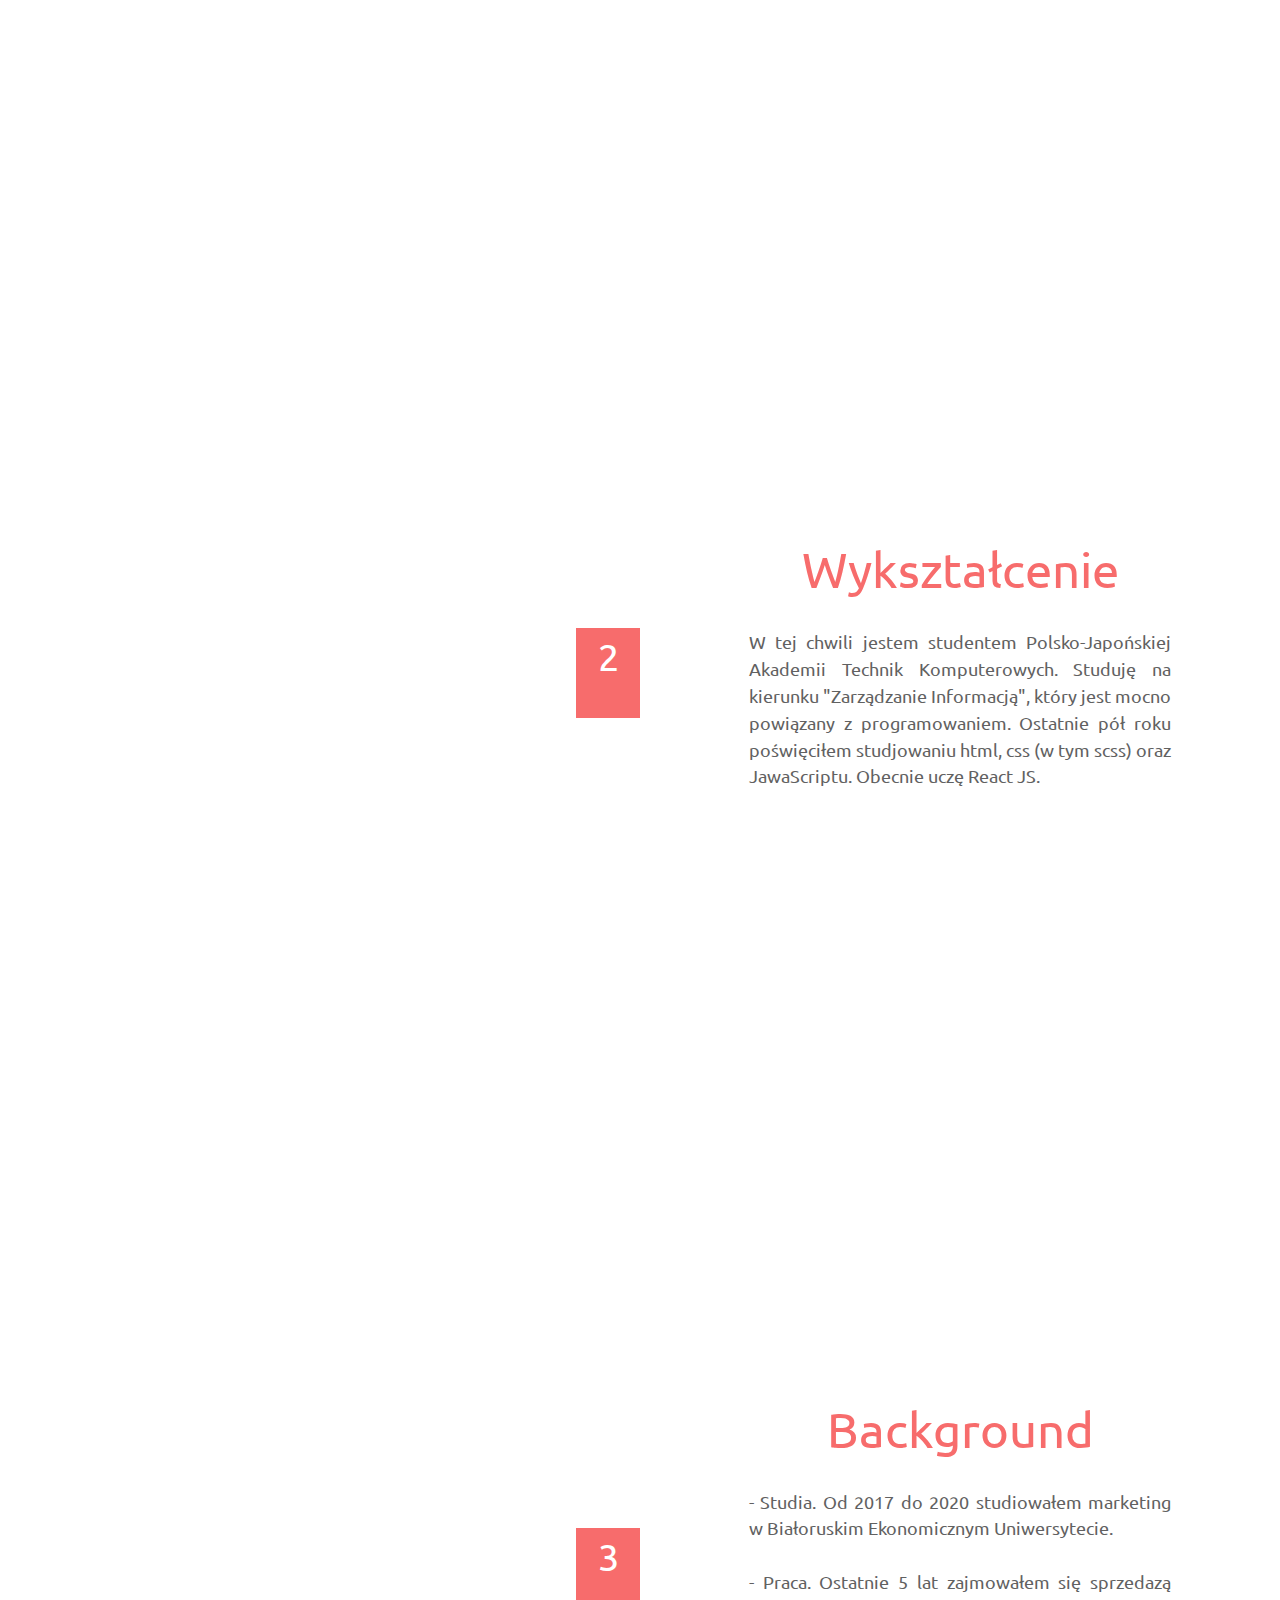
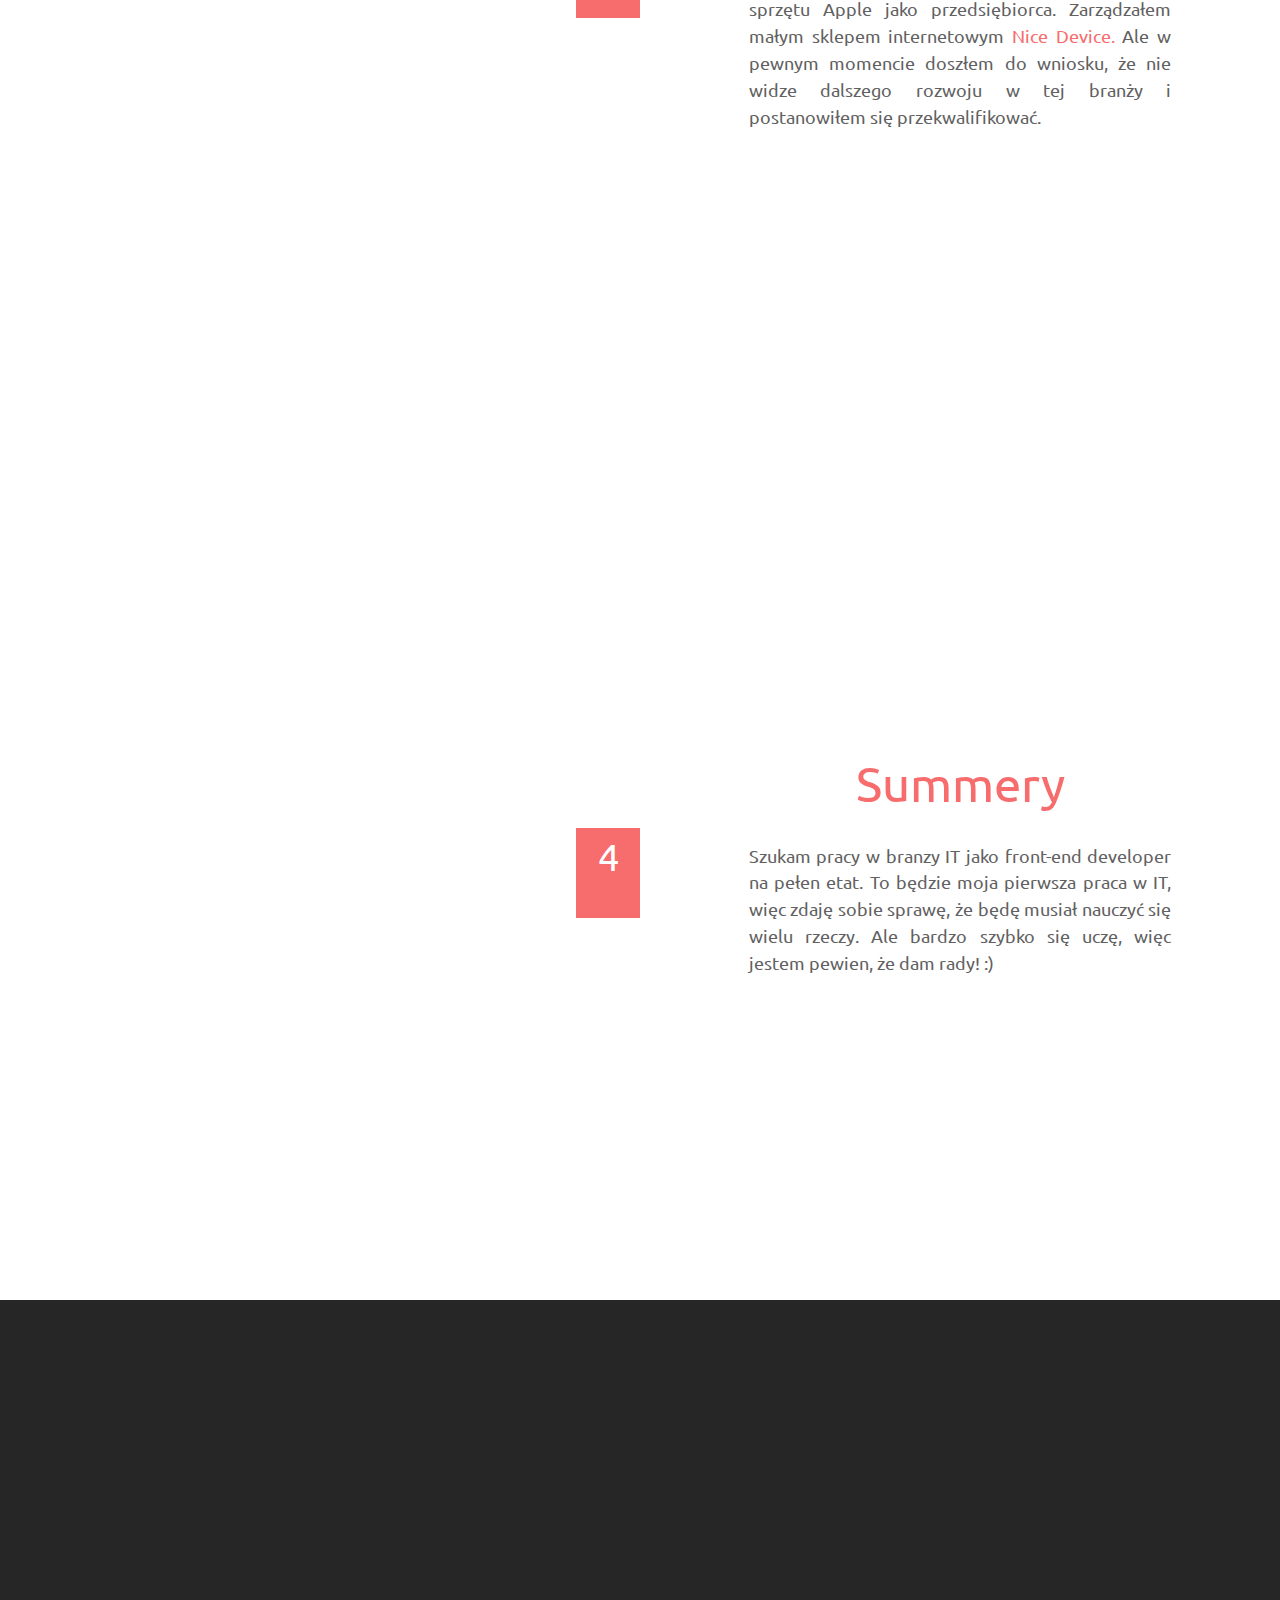
==== commit 62ace75a: "Add files via upload" ====
--- a/index.html
+++ b/index.html
@@ -126,6 +126,7 @@
                         <source src="img/index/background.mp4" type="video/MP4">
                     </video>
                 </div>
+                <button class="footer__play-game"><a href="game.html">Zagraj w grę</a></button>
                 <div class="footer__header">
                     <p id="footer__header_1" class="anim_items">Thanks</p>
                     <p id="footer__header_2" class="anim_items"><span>For</span> your</p>
--- a/style.css
+++ b/style.css
@@ -517,6 +517,9 @@
   overflow: hidden;
   z-index: -1;
 }
+.footer .footer__play-game {
+  display: none;
+}
 .footer .footer__header {
   font-size: 8.8vw;
   font-weight: bold;
--- a/style2.css
+++ b/style2.css
@@ -97,7 +97,7 @@
   display: block;
   padding: 1vw;
 }
-.nav .nav__menu a:hover img {
+.nav .nav__menu a:active img {
   -webkit-transform: rotateY(180deg);
           transform: rotateY(180deg);
   -webkit-transition: all 0.6s ease 0s;
@@ -147,8 +147,12 @@
 .nav .nav__fullscreen .nav__menu-list {
   line-height: 2;
   position: absolute;
-  top: 20vh;
+  top: 10vh;
   left: 10vw;
+  -webkit-transform: translate(0px, -300%);
+          transform: translate(0px, -300%);
+  -webkit-transition: all 0.6s ease 0s;
+  transition: all 0.6s ease 0s;
 }
 .nav .nav__fullscreen .nav__menu-list a {
   color: #fff;
@@ -157,18 +161,22 @@
   -webkit-transition: all 0.2s ease 0s;
   transition: all 0.2s ease 0s;
 }
-.nav .nav__fullscreen .nav__menu-list a:hover {
+.nav .nav__fullscreen .nav__menu-list a:active {
   color: #f76c6c;
   font-size: 11vw;
 }
 .nav .nav__fullscreen .nav__fullscreen_pic img {
   position: absolute;
-  top: 60vh;
+  top: 50vh;
   max-width: 90vw;
+  -webkit-transform: translate(0px, 300%);
+          transform: translate(0px, 300%);
+  -webkit-transition: all 0.6s ease 0s;
+  transition: all 0.6s ease 0s;
 }
 .nav .nav__fullscreen .nav__fullscreen_close {
   position: absolute;
-  top: 15vh;
+  top: 10vh;
   right: 15vw;
   font-size: 10vw;
   text-decoration: none;
@@ -176,8 +184,9 @@
   z-index: 1;
   -webkit-transition: all 0.2s ease 0s;
   transition: all 0.2s ease 0s;
-}
-.nav .nav__fullscreen .nav__fullscreen_close:hover {
+  line-height: 2;
+}
+.nav .nav__fullscreen .nav__fullscreen_close:active {
   -webkit-transform: rotateY(180deg);
           transform: rotateY(180deg);
   -webkit-transition: all 0.6s ease 0s;
@@ -205,12 +214,34 @@
 }
 .header .header__main .header__welcome-text #welc1 {
   font-size: 23vw;
+  -webkit-transform: translate(300%, 0);
+          transform: translate(300%, 0);
+  opacity: 0;
+  -webkit-transition: all 0.6s ease 0s;
+  transition: all 0.6s ease 0s;
 }
 .header .header__main .header__welcome-text #welc2 {
   font-size: 10.4vw;
+  -webkit-transform: translate(-300%, 0);
+          transform: translate(-300%, 0);
+  opacity: 0;
+  -webkit-transition: all 0.6s ease 0s;
+  transition: all 0.6s ease 0s;
 }
 .header .header__main .header__welcome-text #welc3 {
   font-size: 18.4vw;
+  -webkit-transform: translate(300%, 0);
+          transform: translate(300%, 0);
+  opacity: 0;
+  -webkit-transition: all 0.6s ease 0s;
+  transition: all 0.6s ease 0s;
+}
+.header .header__main .header__welcome-text #welc1.active,
+.header .header__main .header__welcome-text #welc2.active,
+.header .header__main .header__welcome-text #welc3.active {
+  opacity: 1;
+  -webkit-transform: translate(0, 0);
+          transform: translate(0, 0);
 }
 .header .header__main .header__welcome-text span {
   color: transparent;
@@ -236,6 +267,16 @@
   position: absolute;
   top: 80vh;
   left: 30vw;
+  -webkit-transform: translate(-500%, 0);
+          transform: translate(-500%, 0);
+  opacity: 0;
+  -webkit-transition: all 0.6s ease 0s;
+  transition: all 0.6s ease 0s;
+}
+.header .header__main #welc_scroll_img.active {
+  opacity: 1;
+  -webkit-transform: translate(0, 0);
+          transform: translate(0, 0);
 }
 
 .section .img_mobile img {
@@ -260,6 +301,7 @@
   font-size: 4vw;
   text-align: justify;
   padding: 6vw;
+  line-height: 1.5;
 }
 
 .footer {
@@ -274,9 +316,27 @@
 .footer #background_video {
   display: none;
 }
+.footer .footer__play-game {
+  position: absolute;
+  top: 50vh;
+  left: 10vw;
+  width: 80%;
+  border: 0.4vh solid #fff;
+  font-size: 15vw;
+  background-color: transparent;
+}
+.footer .footer__play-game a {
+  color: transparent;
+  -webkit-text-stroke: 1px #Fff;
+  text-stroke: 1px #Fff;
+  padding: 0.5vh;
+}
+.footer .footer__play-game a:active {
+  color: #fff;
+}
 .footer .footer__header {
   position: absolute;
-  top: 10vh;
+  top: 20vh;
   left: 12vw;
   font-weight: bold;
   text-align: center;
@@ -285,12 +345,34 @@
 }
 .footer .footer__header #footer__header_1 {
   font-size: 18.5vw;
+  -webkit-transform: translate(300%, 0);
+          transform: translate(300%, 0);
+  opacity: 0;
+  -webkit-transition: all 0.6s ease 0s;
+  transition: all 0.6s ease 0s;
 }
 .footer .footer__header #footer__header_2 {
   font-size: 15vw;
+  -webkit-transform: translate(-300%, 0);
+          transform: translate(-300%, 0);
+  opacity: 0;
+  -webkit-transition: all 0.6s ease 0s;
+  transition: all 0.6s ease 0s;
 }
 .footer .footer__header #footer__header_3 {
   font-size: 16vw;
+  -webkit-transform: translate(300%, 0);
+          transform: translate(300%, 0);
+  opacity: 0;
+  -webkit-transition: all 0.6s ease 0s;
+  transition: all 0.6s ease 0s;
+}
+.footer .footer__header #footer__header_1.active,
+.footer .footer__header #footer__header_2.active,
+.footer .footer__header #footer__header_3.active {
+  opacity: 1;
+  -webkit-transform: translate(0, 0);
+          transform: translate(0, 0);
 }
 .footer .footer__header span {
   color: transparent;
@@ -307,7 +389,7 @@
   position: absolute;
   bottom: 4vh;
 }
-.footer .footer__contacts a:hover img {
+.footer .footer__contacts a:active img {
   -webkit-transform: rotateY(180deg);
           transform: rotateY(180deg);
   -webkit-transition: all 0.6s ease 0s;
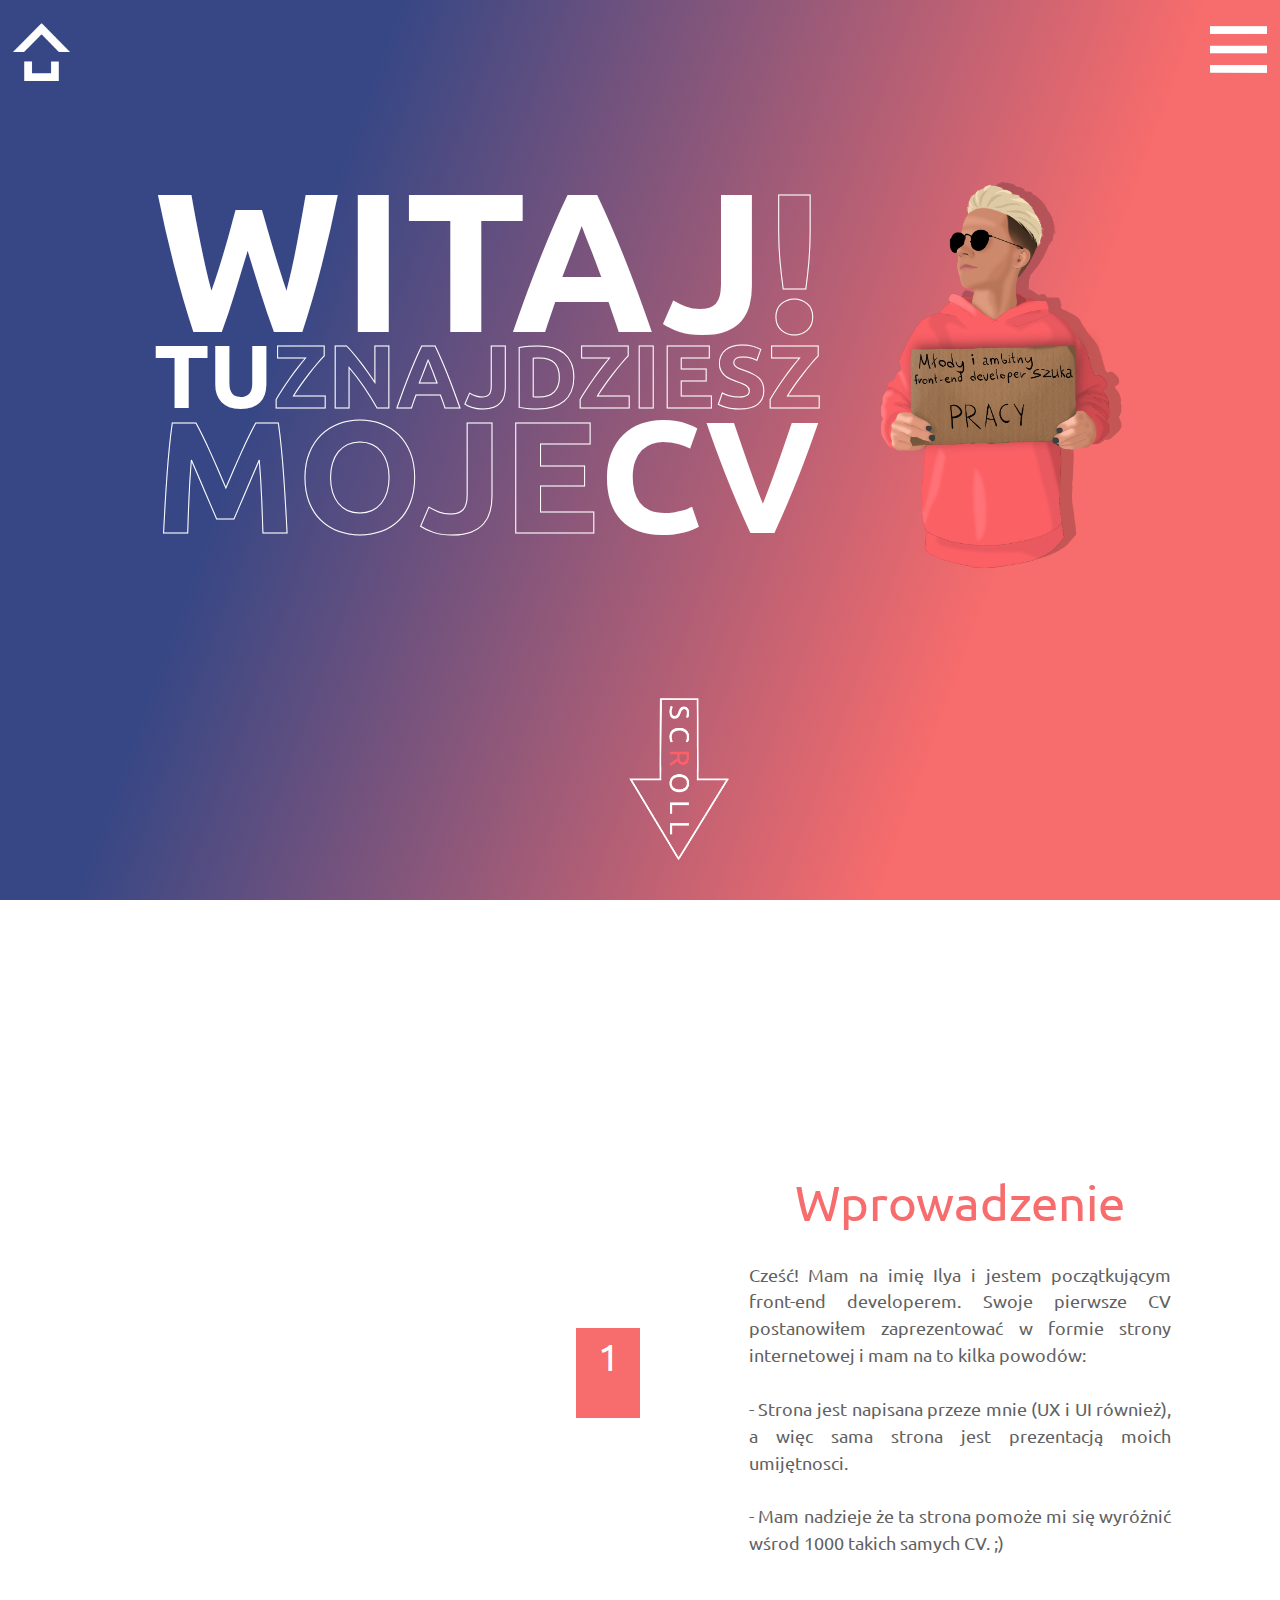
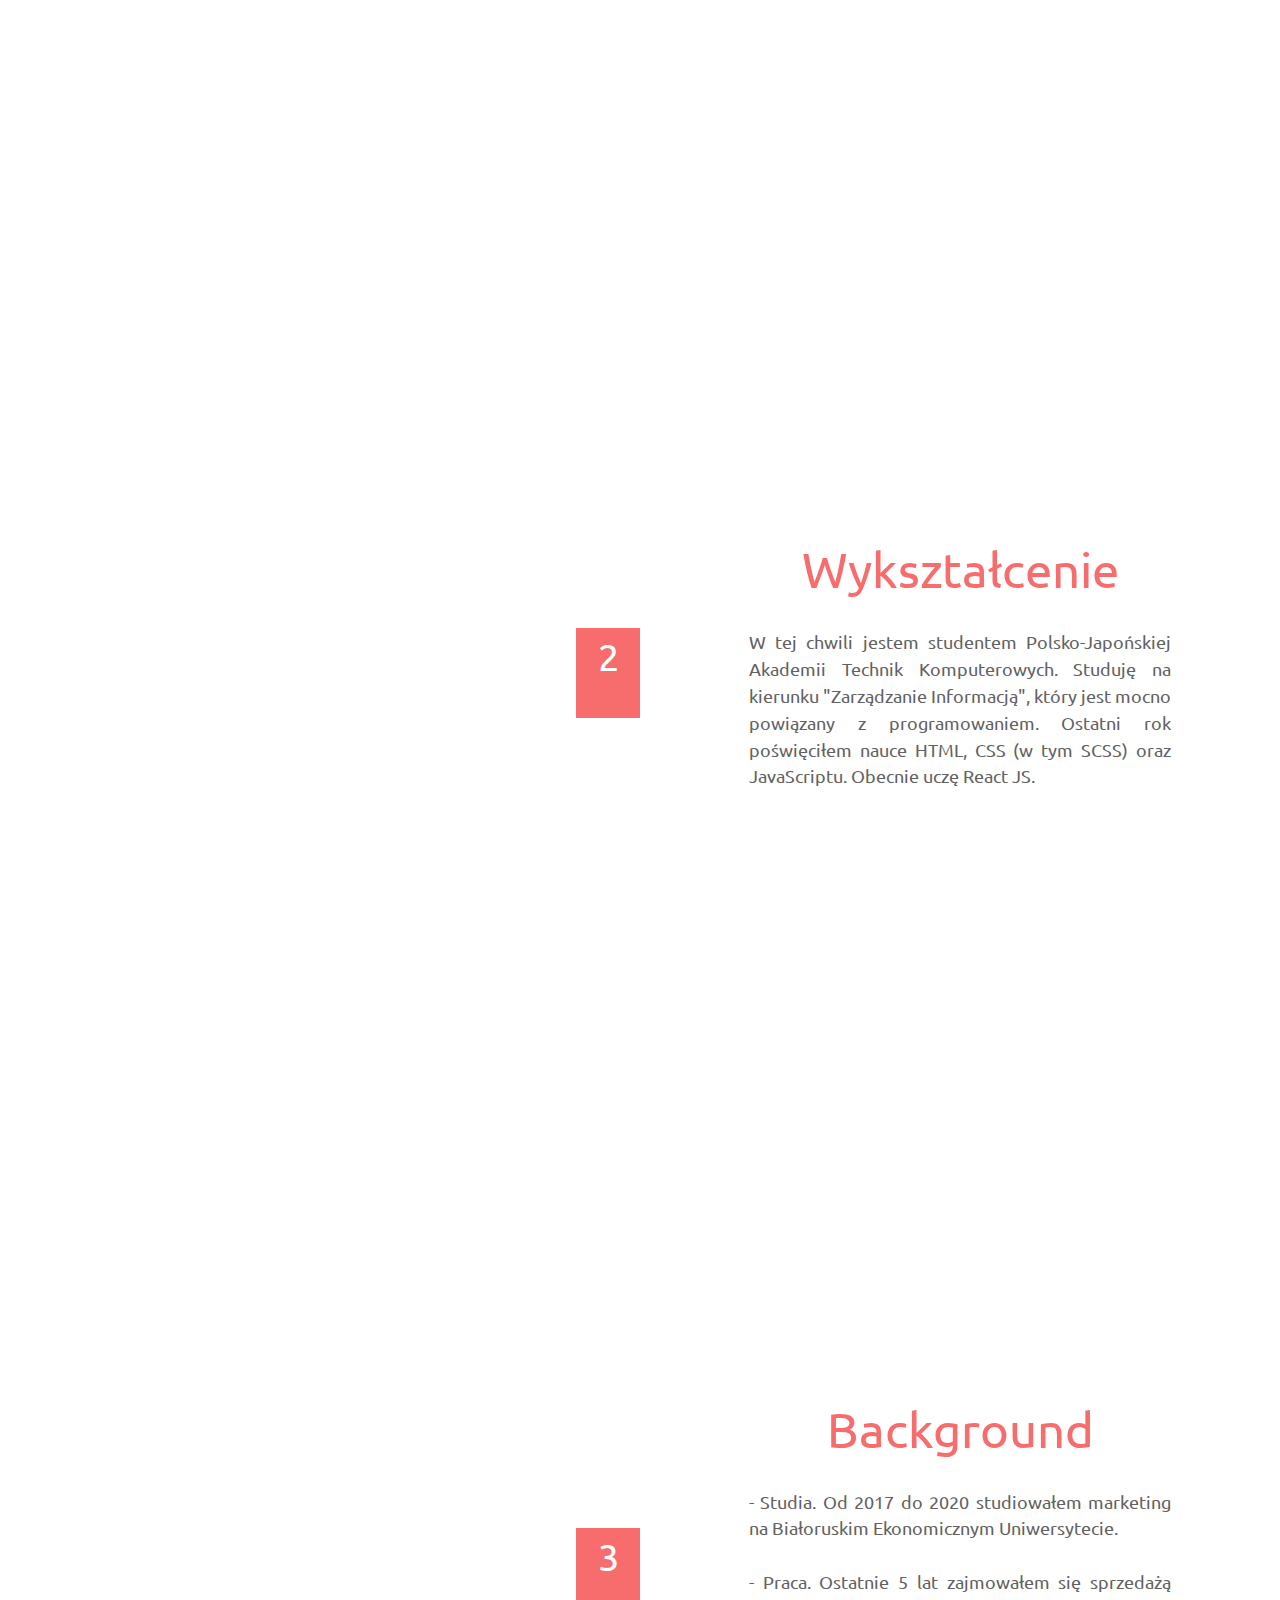
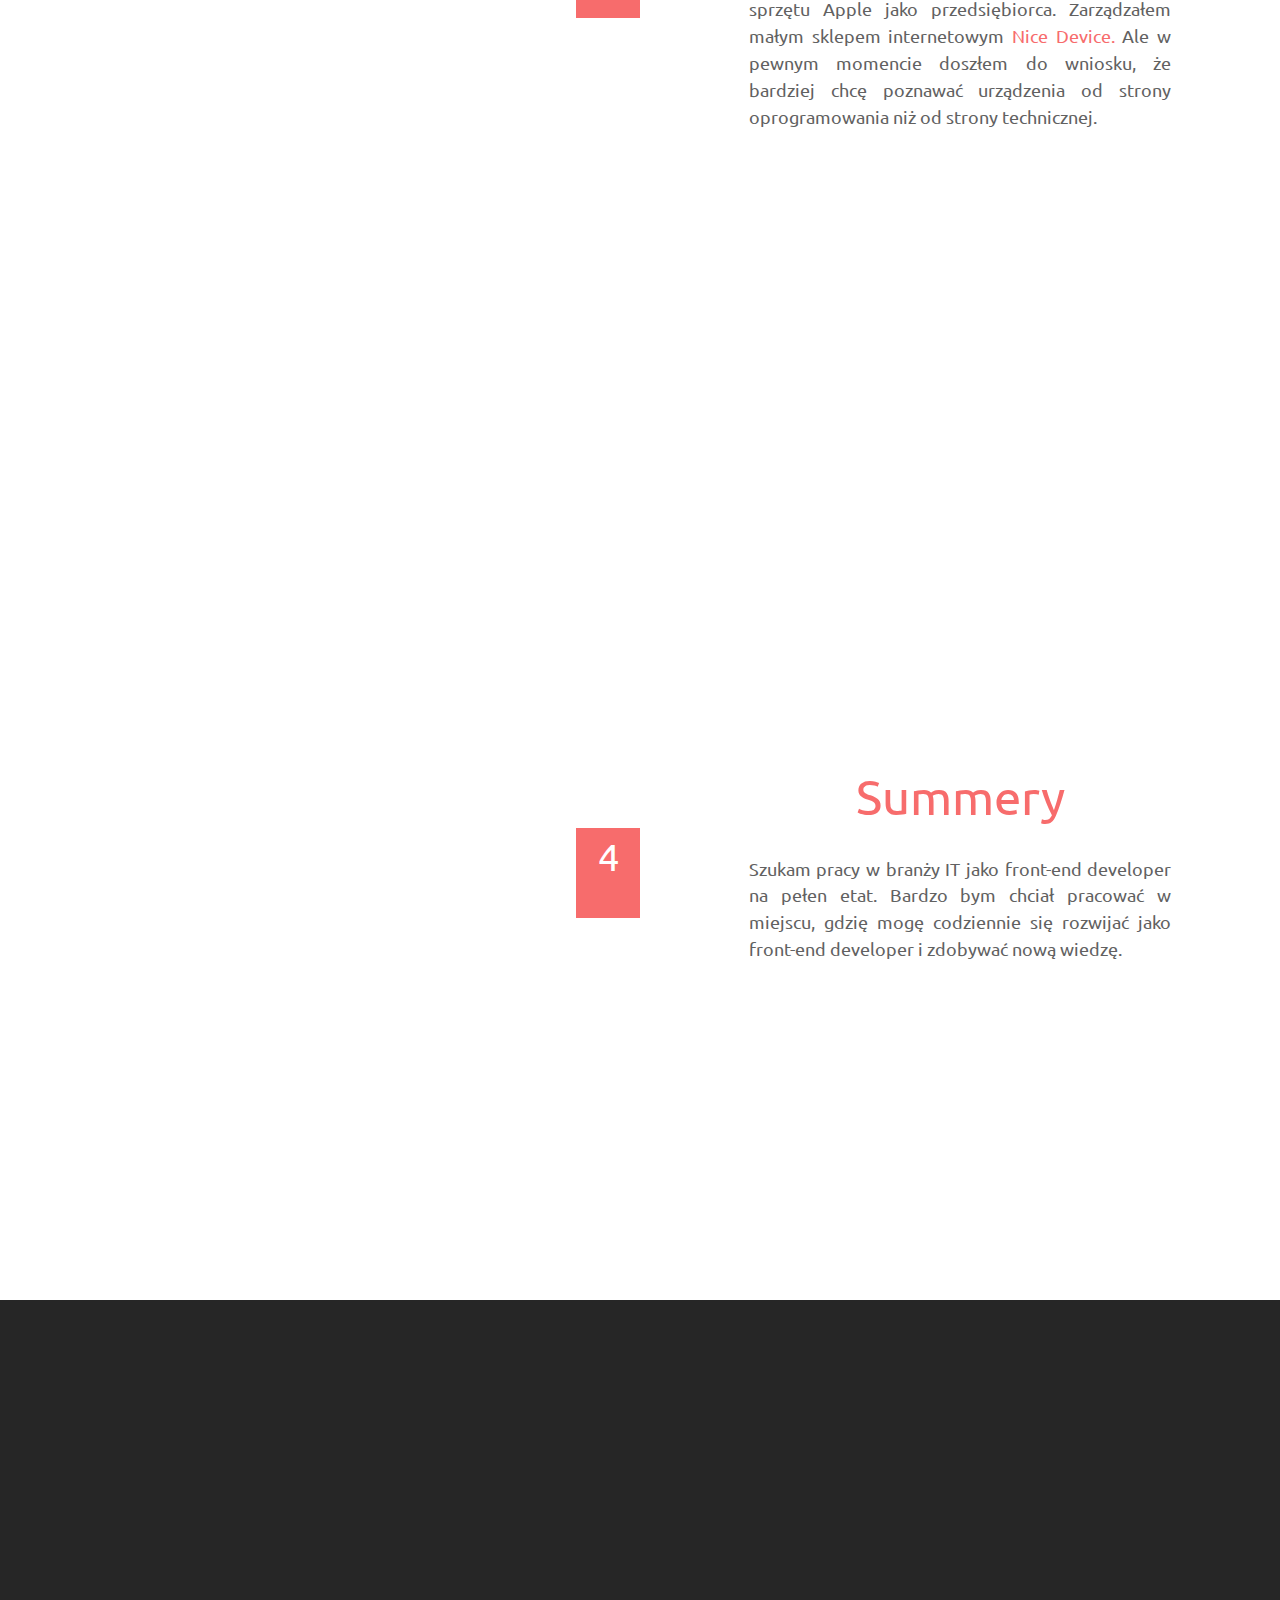
==== commit e9b0848d: "Add files via upload" ====
--- a/index.html
+++ b/index.html
@@ -84,37 +84,36 @@
             <div class="section__right">
                 <div class="section__right_one">
                     <h2>Wprowadzenie</h2>
-                    <p>Witam! Mam na imię Ilya i jestem początkującym front-end developerem. Swoje pierwsze CV
+                    <p>Cześć! Mam na imię Ilya i jestem początkującym front-end developerem. Swoje pierwsze CV
                         postanowiłem zaprezentować w formie strony internetowej i mam na to kilka powodów: <br><br> -
-                        Nawet jeśli z jakieś przyczyny nie jestem osobą, ktorej Państwo szukają, ta strona powinna
-                        poprawić Państwu humor. :) <br><br> - Cała strona jest napisana przeze mnie, wszystkie elementy
-                        strony rownież są narysowane przeze mnie, a więc sama strona jest moim portfolio.</p>
+                        Strona jest napisana przeze mnie (UX i UI również), a więc sama strona jest prezentacją
+                        moich umijętnosci. <br><br> - Mam nadzieje że ta strona pomoże mi się wyróżnić wśrod 1000 takich
+                        samych CV. ;)</p>
                 </div>
                 <div class="img_mobile"><img src="img/index/pic_1.JPG"></div>
                 <div class="section__right_two">
                     <h2>Wykształcenie</h2>
                     <p>W tej chwili jestem studentem Polsko-Japońskiej Akademii Technik Komputerowych. Studuję na
-                        kierunku "Zarządzanie Informacją", który jest mocno powiązany z programowaniem. Ostatnie pół
-                        roku poświęciłem studjowaniu html, css (w tym scss) oraz JawaScriptu. Obecnie uczę React JS.
+                        kierunku "Zarządzanie Informacją", który jest mocno powiązany z programowaniem. Ostatni rok
+                        poświęciłem nauce HTML, CSS (w tym SCSS) oraz JavaScriptu. Obecnie uczę React JS.
                     </p>
                 </div>
                 <div class="img_mobile"><img src="img/index/pic_2.JPG"></div>
                 <div class="section__right_three">
                     <h2>Background</h2>
-                    <p>- Studia. Od 2017 do 2020 studiowałem marketing w Białoruskim Ekonomicznym Uniwersytecie.
-                        <br><br> - Praca. Ostatnie 5 lat zajmowałem się sprzedazą sprzętu Apple jako przedsiębiorca.
+                    <p>- Studia. Od 2017 do 2020 studiowałem marketing na Białoruskim Ekonomicznym Uniwersytecie.
+                        <br><br> - Praca. Ostatnie 5 lat zajmowałem się sprzedażą sprzętu Apple jako przedsiębiorca.
                         Zarządzałem małym sklepem internetowym <a href="https://www.instagram.com/nicedevice.pl"
-                            target="_blank">Nice Device.</a> Ale w pewnym momencie doszłem do wniosku, że nie widze
-                        dalszego rozwoju w tej branży i postanowiłem się przekwalifikować.
+                            target="_blank">Nice Device.</a> Ale w pewnym momencie doszłem do wniosku, że bardziej chcę
+                        poznawać urządzenia od strony oprogramowania niż od strony technicznej.
                     </p>
                 </div>
                 <div class="img_mobile"><img src="img/index/pic_3.JPG"></div>
                 <div class="section__right_four">
                     <h2>Summery</h2>
-                    <p>Szukam pracy w branzy IT jako front-end developer na pełen etat. To będzie moja pierwsza praca w
-                        IT,
-                        więc zdaję sobie sprawę, że będę musiał nauczyć się wielu rzeczy. Ale bardzo szybko się uczę,
-                        więc jestem pewien, że dam rady! :) </p>
+                    <p>Szukam pracy w branży IT jako front-end developer na pełen etat. Bardzo bym chciał pracować w
+                        miejscu, gdzię mogę codziennie się rozwijać jako front-end developer i zdobywać nową wiedzę.
+                    </p>
                 </div>
                 <div class="img_mobile"><img src="img/index/pic_4.JPG"></div>
             </div>
@@ -130,7 +129,7 @@
                 <div class="footer__header">
                     <p id="footer__header_1" class="anim_items">Thanks</p>
                     <p id="footer__header_2" class="anim_items"><span>For</span> your</p>
-                    <p id="footer__header_3" class="anim_items"><span>Attetion</span></p>
+                    <p id="footer__header_3" class="anim_items"><span>Attention</span></p>
                 </div>
                 <div class="footer__contacts">
                     <a id="footer__contact_1" class="anim_items" href="tel:+48573922940"><img
--- a/style2.css
+++ b/style2.css
@@ -204,7 +204,7 @@
 }
 .header .header__main .header__welcome-text {
   position: absolute;
-  top: 10vh;
+  top: 8vh;
   left: 12vw;
   color: #fff;
   font-weight: bold;
@@ -251,22 +251,29 @@
 .header .header__main .header__welcome-img #welc_img_1 {
   max-height: 35vh;
   position: absolute;
-  top: 35vh;
-  left: 29vw;
+  top: 36vh;
+  left: 50%;
+  margin-right: -50%;
+  -webkit-transform: translate(-50%, 0);
+          transform: translate(-50%, 0);
 }
 .header .header__main .header__welcome-img #welc_img_2 {
   max-height: 35vh;
   position: absolute;
-  top: 36vh;
-  left: 28vw;
+  top: 37vh;
+  left: 50%;
+  margin-right: -50%;
+  -webkit-transform: translate(-50%, 0);
+          transform: translate(-50%, 0);
 }
 .header .header__main #welc_scroll_img {
   width: auto;
   max-height: 20vh;
   display: block;
   position: absolute;
-  top: 80vh;
-  left: 30vw;
+  top: 72vh;
+  left: 50%;
+  margin-right: -50%;
   -webkit-transform: translate(-500%, 0);
           transform: translate(-500%, 0);
   opacity: 0;
@@ -275,8 +282,8 @@
 }
 .header .header__main #welc_scroll_img.active {
   opacity: 1;
-  -webkit-transform: translate(0, 0);
-          transform: translate(0, 0);
+  -webkit-transform: translate(-50%, 0);
+          transform: translate(-50%, 0);
 }
 
 .section .img_mobile img {
@@ -302,6 +309,9 @@
   text-align: justify;
   padding: 6vw;
   line-height: 1.5;
+}
+.section .section__right p a {
+  color: #f76c6c;
 }
 
 .footer {
@@ -360,7 +370,7 @@
   transition: all 0.6s ease 0s;
 }
 .footer .footer__header #footer__header_3 {
-  font-size: 16vw;
+  font-size: 13.5vw;
   -webkit-transform: translate(300%, 0);
           transform: translate(300%, 0);
   opacity: 0;
